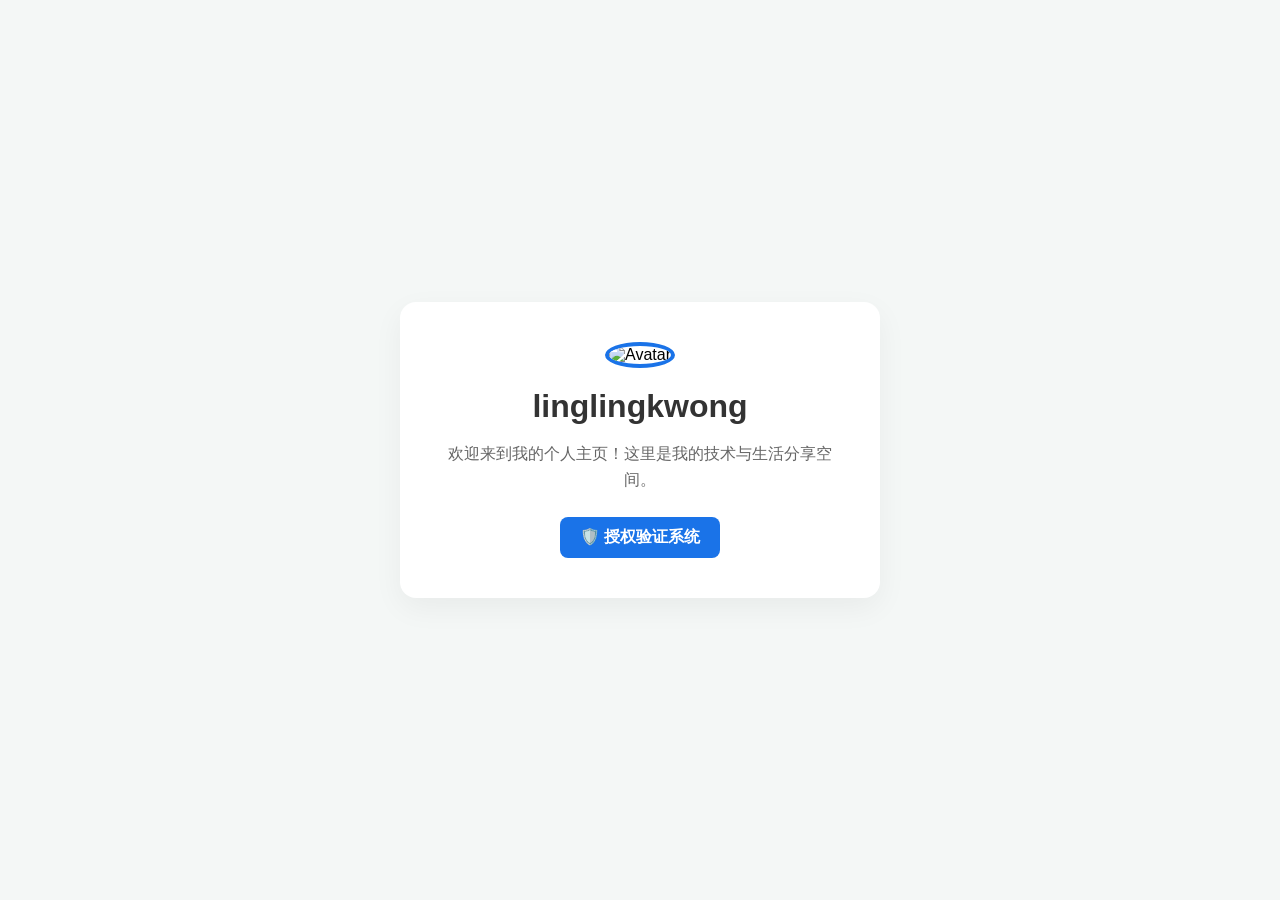
==== index.html @ ed8af9f0 "Update index.html" ====
<!DOCTYPE html>
<html lang="zh-CN">
<head>
    <meta charset="UTF-8">
    <meta name="viewport" content="width=device-width, initial-scale=1.0">
    <title>linglingkwong 的个人主页</title>
    <style>
        body { font-family: 'Helvetica Neue', Arial, sans-serif; background: #f4f7f6; margin: 0; padding: 0; display: flex; justify-content: center; align-items: center; height: 100vh; }
        .card { background: white; padding: 40px; border-radius: 16px; box-shadow: 0 10px 30px rgba(0,0,0,0.05); text-align: center; max-width: 400px; width: 100%; }
        img { width: 120px; height: 120px; border-radius: 50%; border: 4px solid #1a73e8; }
        h1 { color: #333; margin: 20px 0 10px 0; }
        p { color: #666; font-size: 16px; line-height: 1.6; }
        .links { margin-top: 25px; }
        .btn { display: inline-block; padding: 10px 20px; background: #1a73e8; color: white; text-decoration: none; border-radius: 8px; font-weight: bold; transition: 0.3s; }
        .btn:hover { background: #1557b0; }
    </style>
</head>
<body>
    <div class="card">
        <img src="https://github.com/identicons/linglingkwong.png" alt="Avatar">
        <h1>linglingkwong</h1>
        <p>欢迎来到我的个人主页！这里是我的技术与生活分享空间。</p>
        <div class="links">
            <a href="https://auth-system-moi2.onrender.com" class="btn" target="_blank">🛡️ 授权验证系统</a>
        </div>
    </div>
</body>
</html>
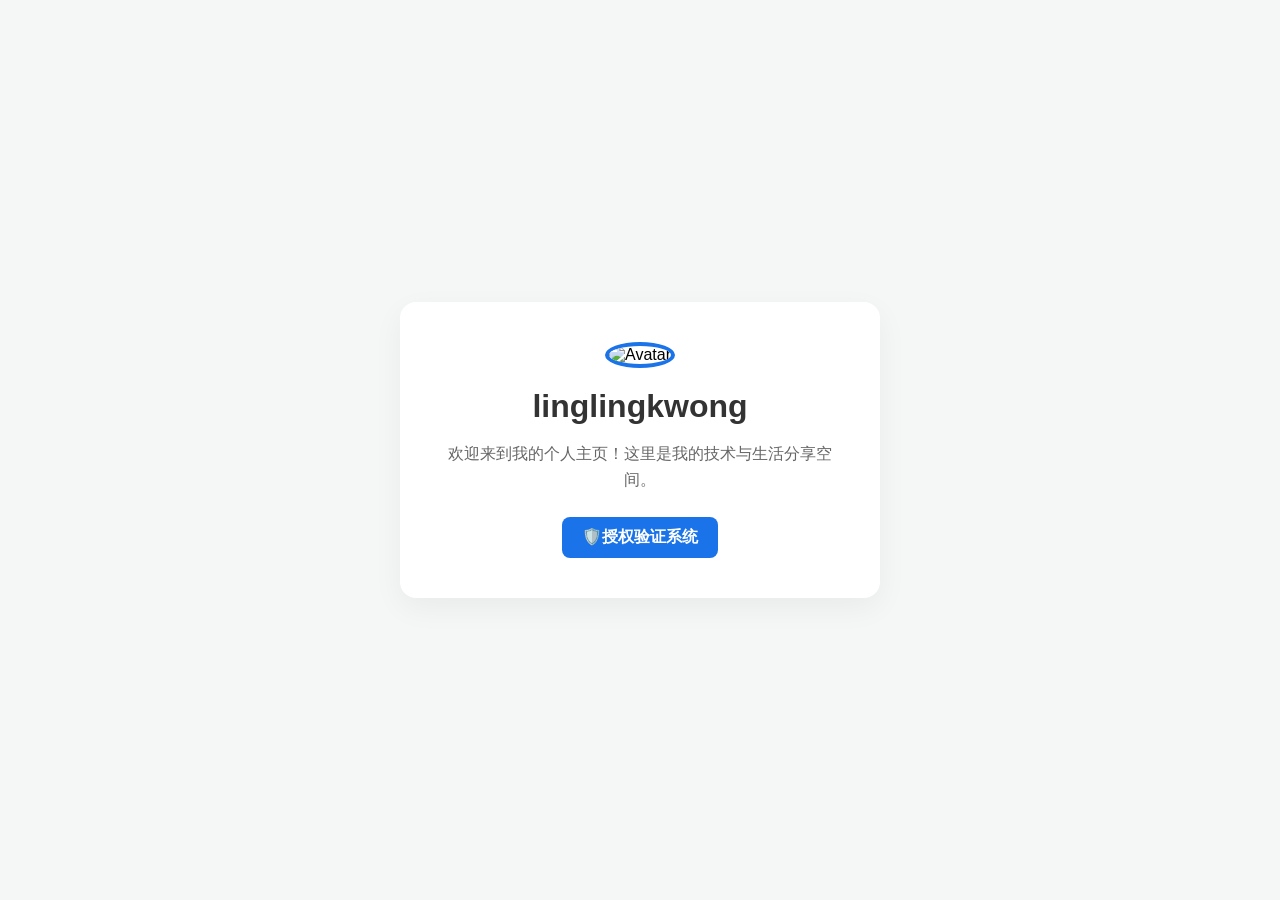
==== commit ef2d1143: "Update index.html" ====
--- a/index.html
+++ b/index.html
@@ -21,7 +21,7 @@
         <h1>linglingkwong</h1>
         <p>欢迎来到我的个人主页！这里是我的技术与生活分享空间。</p>
         <div class="links">
-            <a href="https://auth-system-moi2.onrender.com" class="btn" target="_blank">🛡️ 授权验证系统</a>
+            <a href="https://auth-system-moi2.onrender.com" class="btn" target="_blank">🛡️授权验证系统</a>
         </div>
     </div>
 </body>
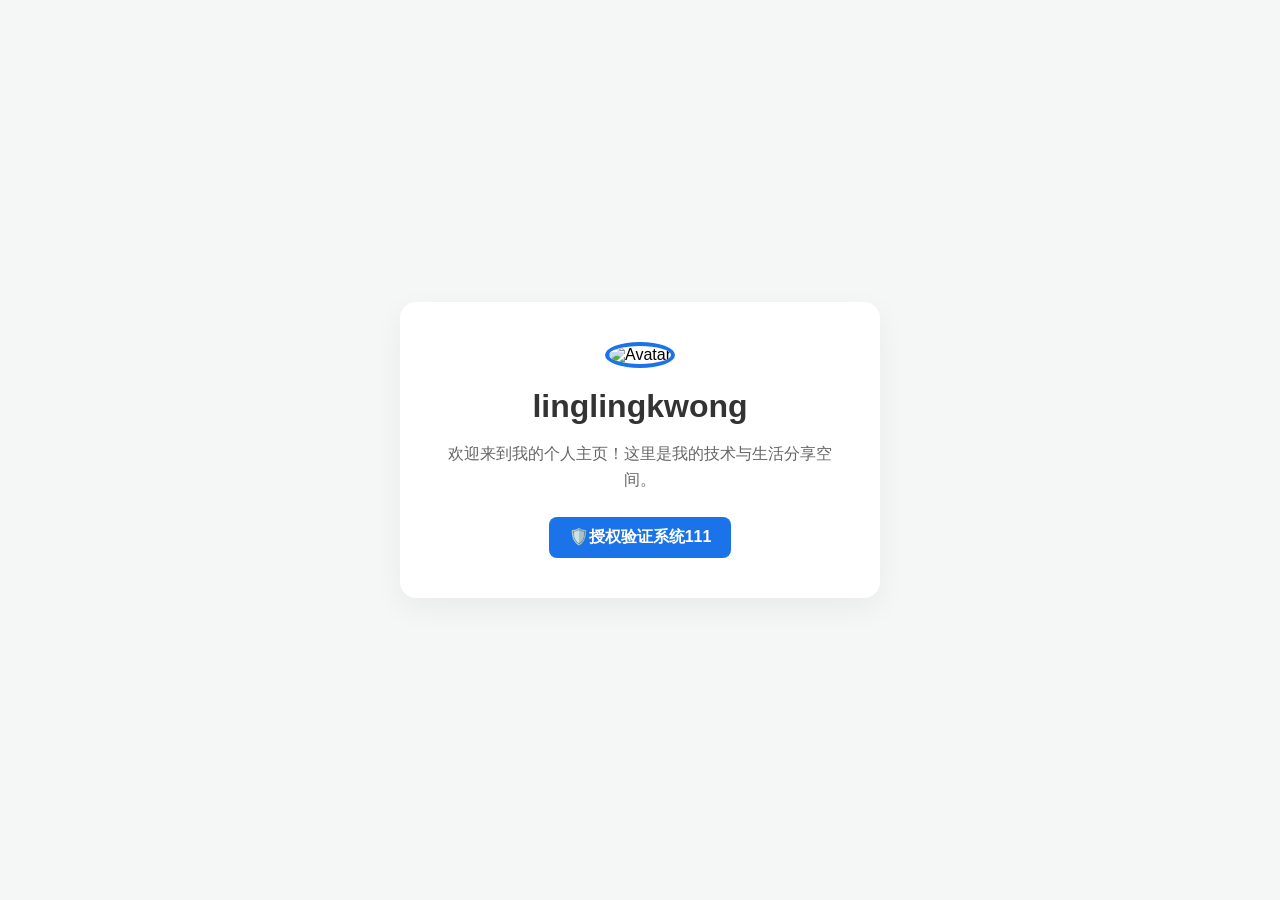
==== commit fd0b9126: "Update index.html" ====
--- a/index.html
+++ b/index.html
@@ -21,7 +21,7 @@
         <h1>linglingkwong</h1>
         <p>欢迎来到我的个人主页！这里是我的技术与生活分享空间。</p>
         <div class="links">
-            <a href="https://auth-system-moi2.onrender.com" class="btn" target="_blank">🛡️授权验证系统</a>
+            <a href="https://auth-system-moi2.onrender.com" class="btn" target="_blank">🛡️授权验证系统111</a>
         </div>
     </div>
 </body>
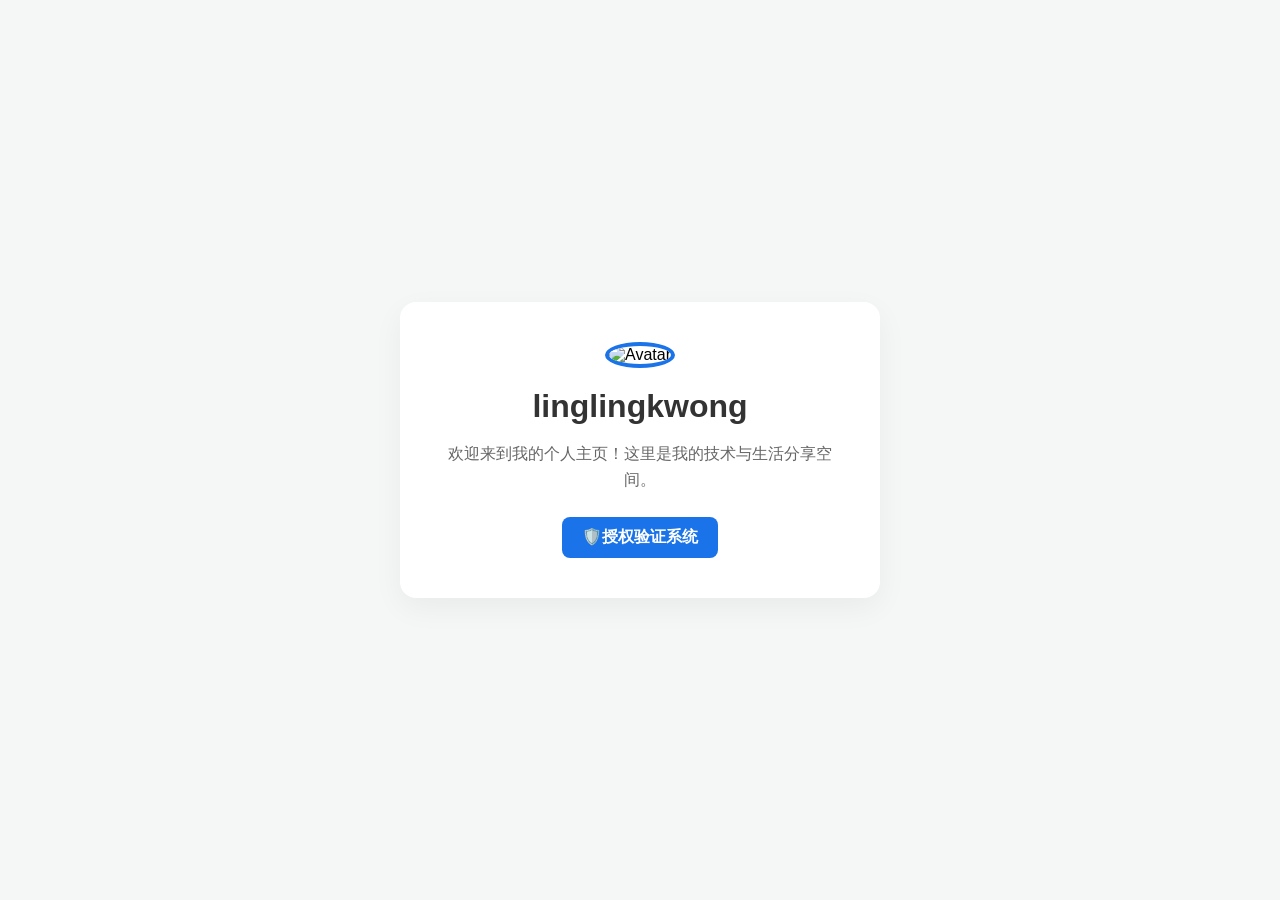
==== commit d1edd3b5: "Update index.html" ====
--- a/index.html
+++ b/index.html
@@ -21,7 +21,7 @@
         <h1>linglingkwong</h1>
         <p>欢迎来到我的个人主页！这里是我的技术与生活分享空间。</p>
         <div class="links">
-            <a href="https://auth-system-moi2.onrender.com" class="btn" target="_blank">🛡️授权验证系统111</a>
+            <a href="https://auth-system-moi2.onrender.com/secure" class="btn" target="_blank">🛡️授权验证系统</a>
         </div>
     </div>
 </body>
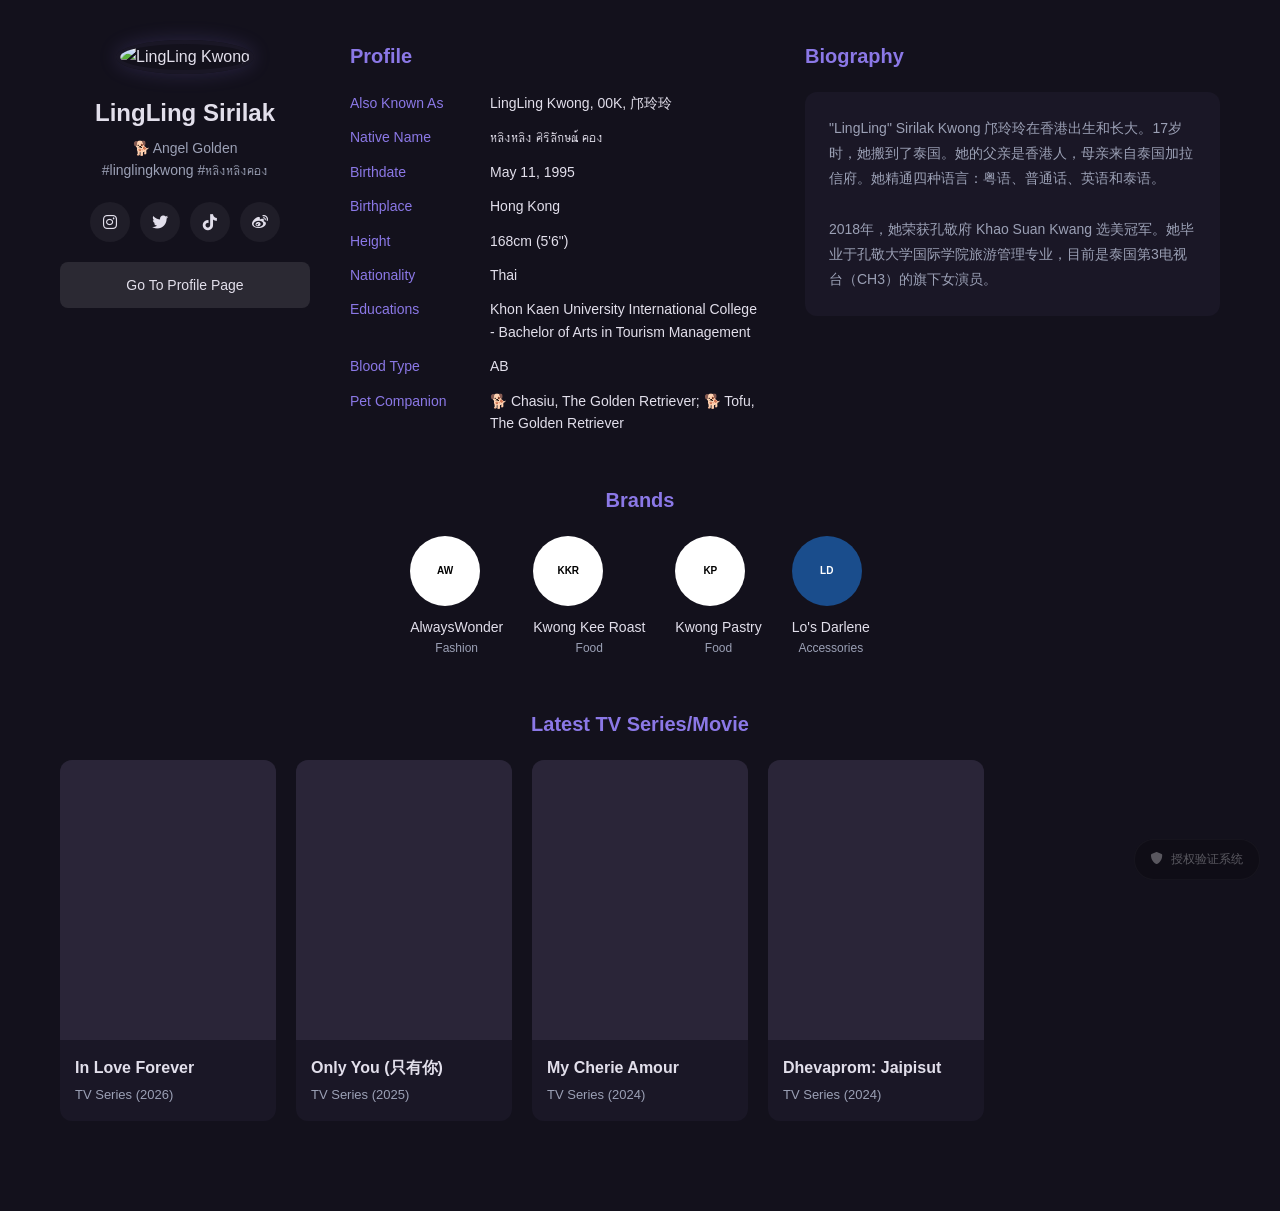
==== commit 2289d8cd: "Update index.html" ====
--- a/index.html
+++ b/index.html
@@ -3,26 +3,327 @@
 <head>
     <meta charset="UTF-8">
     <meta name="viewport" content="width=device-width, initial-scale=1.0">
-    <title>linglingkwong 的个人主页</title>
+    <title>邝玲玲 LingLing Sirilak Kwong 个人主页</title>
+    <link href="https://cdnjs.cloudflare.com/ajax/libs/font-awesome/6.0.0/css/all.min.css" rel="stylesheet">
     <style>
-        body { font-family: 'Helvetica Neue', Arial, sans-serif; background: #f4f7f6; margin: 0; padding: 0; display: flex; justify-content: center; align-items: center; height: 100vh; }
-        .card { background: white; padding: 40px; border-radius: 16px; box-shadow: 0 10px 30px rgba(0,0,0,0.05); text-align: center; max-width: 400px; width: 100%; }
-        img { width: 120px; height: 120px; border-radius: 50%; border: 4px solid #1a73e8; }
-        h1 { color: #333; margin: 20px 0 10px 0; }
-        p { color: #666; font-size: 16px; line-height: 1.6; }
-        .links { margin-top: 25px; }
-        .btn { display: inline-block; padding: 10px 20px; background: #1a73e8; color: white; text-decoration: none; border-radius: 8px; font-weight: bold; transition: 0.3s; }
-        .btn:hover { background: #1557b0; }
+        :root {
+            --bg-color: #13111C;
+            --card-bg: #1A1726;
+            --text-main: #E2DFEB;
+            --text-muted: #9BA0B5;
+            --accent-color: #8B78E6;
+            --accent-hover: #7360C8;
+        }
+
+        * { box-sizing: border-box; margin: 0; padding: 0; }
+
+        body { 
+            font-family: -apple-system, BlinkMacSystemFont, "Segoe UI", Roboto, "Helvetica Neue", Arial, sans-serif; 
+            background: var(--bg-color); 
+            color: var(--text-main); 
+            line-height: 1.6;
+        }
+
+        .container {
+            max-width: 1200px;
+            margin: 0 auto;
+            padding: 40px 20px;
+        }
+
+        /* 顶部三列网格布局 */
+        .hero-section {
+            display: grid;
+            grid-template-columns: 250px 1fr 1fr;
+            gap: 40px;
+            margin-bottom: 50px;
+        }
+
+        /* 左侧：头像与社交媒体 */
+        .profile-sidebar { text-align: center; }
+        .avatar {
+            width: 180px;
+            height: 180px;
+            border-radius: 50%;
+            object-fit: cover;
+            border: 4px solid var(--card-bg);
+            box-shadow: 0 0 20px rgba(139, 120, 230, 0.2);
+            margin-bottom: 20px;
+        }
+        .name-title { font-size: 24px; font-weight: 700; margin-bottom: 5px; }
+        .tags { color: var(--text-muted); font-size: 14px; margin-bottom: 20px; }
+        
+        .social-icons {
+            display: flex;
+            justify-content: center;
+            gap: 10px;
+            flex-wrap: wrap;
+            margin-bottom: 20px;
+        }
+        .social-icons a {
+            display: flex;
+            align-items: center;
+            justify-content: center;
+            width: 40px;
+            height: 40px;
+            background: rgba(255, 255, 255, 0.05);
+            color: var(--text-main);
+            border-radius: 50%;
+            text-decoration: none;
+            transition: 0.3s;
+        }
+        .social-icons a:hover { background: var(--accent-color); }
+        
+        .btn-profile {
+            display: inline-block;
+            width: 100%;
+            padding: 12px;
+            background: rgba(255, 255, 255, 0.1);
+            color: var(--text-main);
+            text-decoration: none;
+            border-radius: 8px;
+            font-size: 14px;
+            transition: 0.3s;
+        }
+        .btn-profile:hover { background: rgba(255, 255, 255, 0.2); }
+
+        /* 中间：档案信息 */
+        .section-title {
+            color: var(--accent-color);
+            font-size: 20px;
+            margin-bottom: 20px;
+            font-weight: 600;
+        }
+        .info-grid {
+            display: grid;
+            grid-template-columns: 120px 1fr;
+            gap: 12px 20px;
+            font-size: 14px;
+        }
+        .info-label { color: var(--accent-color); font-weight: 500; }
+        .info-value { color: var(--text-main); }
+
+        /* 右侧：简介 */
+        .bio-text {
+            color: var(--text-muted);
+            font-size: 14px;
+            line-height: 1.8;
+            background: var(--card-bg);
+            padding: 24px;
+            border-radius: 12px;
+        }
+
+        /* 品牌模块 */
+        .brands-section { margin-bottom: 50px; }
+        .brand-list {
+            display: flex;
+            gap: 30px;
+            flex-wrap: wrap;
+        }
+        .brand-item {
+            text-align: center;
+            font-size: 14px;
+        }
+        .brand-logo {
+            width: 70px;
+            height: 70px;
+            background: #fff;
+            border-radius: 50%;
+            margin-bottom: 10px;
+            display: flex;
+            align-items: center;
+            justify-content: center;
+            color: #000;
+            font-weight: bold;
+            font-size: 10px;
+        }
+        .brand-name { color: var(--text-main); font-weight: 500; }
+        .brand-cat { color: var(--text-muted); font-size: 12px; }
+
+        /* 影视作品模块 */
+        .movies-section { margin-bottom: 50px; }
+        .movies-grid {
+            display: grid;
+            grid-template-columns: repeat(auto-fill, minmax(200px, 1fr));
+            gap: 20px;
+        }
+        .movie-card {
+            background: var(--card-bg);
+            border-radius: 12px;
+            overflow: hidden;
+            transition: transform 0.3s;
+        }
+        .movie-card:hover { transform: translateY(-5px); }
+        .movie-cover {
+            width: 100%;
+            height: 280px;
+            background: #2a2538; /* 占位色 */
+            object-fit: cover;
+        }
+        .movie-info { padding: 15px; }
+        .movie-title { font-size: 16px; font-weight: 600; margin-bottom: 5px; }
+        .movie-year { color: var(--text-muted); font-size: 13px; }
+
+        /* 隐秘的授权按钮 */
+        .secret-auth {
+            position: fixed;
+            bottom: 20px;
+            right: 20px;
+            opacity: 0.30; /* 极低的透明度，使其隐秘 */
+            transition: all 0.4s ease;
+            z-index: 1000;
+        }
+        .secret-auth:hover {
+            opacity: 1;
+            transform: scale(1.05);
+        }
+        .secret-auth a {
+            display: flex;
+            align-items: center;
+            gap: 8px;
+            padding: 10px 16px;
+            background: rgba(0, 0, 0, 0.6);
+            backdrop-filter: blur(4px);
+            color: #fff;
+            text-decoration: none;
+            border-radius: 20px;
+            font-size: 12px;
+            border: 1px solid rgba(255,255,255,0.1);
+        }
+
+        /* 响应式适配 */
+        @media (max-width: 900px) {
+            .hero-section { grid-template-columns: 1fr; }
+            .profile-sidebar { margin-bottom: 20px; }
+        }
     </style>
 </head>
 <body>
-    <div class="card">
-        <img src="https://github.com/identicons/linglingkwong.png" alt="Avatar">
-        <h1>linglingkwong</h1>
-        <p>欢迎来到我的个人主页！这里是我的技术与生活分享空间。</p>
-        <div class="links">
-            <a href="https://auth-system-moi2.onrender.com/secure" class="btn" target="_blank">🛡️授权验证系统</a>
+
+    <div class="container">
+        <div class="hero-section">
+            <div class="profile-sidebar">
+                <img src="https://github.com/linglingsirilakkwong/linglingsirilakkwong.github.io/blob/main/8%E6%9C%88%E5%8D%A1%E5%9C%B0%E4%BA%9A.jpg" alt="LingLing Kwong" class="avatar">
+                <h1 class="name-title">LingLing Sirilak</h1>
+                <div class="tags">🐕 Angel Golden<br>#linglingkwong #หลิงหลิงคอง</div>
+                
+                <div class="social-icons">
+                    <a href="#"><i class="fab fa-instagram"></i></a>
+                    <a href="#"><i class="fab fa-twitter"></i></a>
+                    <a href="#"><i class="fab fa-tiktok"></i></a>
+                    <a href="#"><i class="fab fa-weibo"></i></a>
+                </div>
+                
+                <a href="#" class="btn-profile">Go To Profile Page</a>
+            </div>
+
+            <div class="profile-details">
+                <h2 class="section-title">Profile</h2>
+                <div class="info-grid">
+                    <div class="info-label">Also Known As</div>
+                    <div class="info-value">LingLing Kwong, 00K, 邝玲玲</div>
+                    
+                    <div class="info-label">Native Name</div>
+                    <div class="info-value">หลิงหลิง ศิริลักษณ์ คอง</div>
+                    
+                    <div class="info-label">Birthdate</div>
+                    <div class="info-value">May 11, 1995</div>
+                    
+                    <div class="info-label">Birthplace</div>
+                    <div class="info-value">Hong Kong</div>
+                    
+                    <div class="info-label">Height</div>
+                    <div class="info-value">168cm (5'6")</div>
+                    
+                    <div class="info-label">Nationality</div>
+                    <div class="info-value">Thai</div>
+                    
+                    <div class="info-label">Educations</div>
+                    <div class="info-value">Khon Kaen University International College - Bachelor of Arts in Tourism Management</div>
+                    
+                    <div class="info-label">Blood Type</div>
+                    <div class="info-value">AB</div>
+                    
+                    <div class="info-label">Pet Companion</div>
+                    <div class="info-value">🐕 Chasiu, The Golden Retriever; 🐕 Tofu, The Golden Retriever</div>
+                </div>
+            </div>
+
+            <div class="profile-bio">
+                <h2 class="section-title">Biography</h2>
+                <div class="bio-text">
+                    "LingLing" Sirilak Kwong 邝玲玲在香港出生和长大。17岁时，她搬到了泰国。她的父亲是香港人，母亲来自泰国加拉信府。她精通四种语言：粤语、普通话、英语和泰语。
+                    <br><br>
+                    2018年，她荣获孔敬府 Khao Suan Kwang 选美冠军。她毕业于孔敬大学国际学院旅游管理专业，目前是泰国第3电视台（CH3）的旗下女演员。
+                </div>
+            </div>
+        </div>
+
+        <div class="brands-section">
+            <h2 class="section-title" style="text-align: center;">Brands</h2>
+            <div class="brand-list" style="justify-content: center;">
+                <div class="brand-item">
+                    <div class="brand-logo">AW</div>
+                    <div class="brand-name">AlwaysWonder</div>
+                    <div class="brand-cat">Fashion</div>
+                </div>
+                <div class="brand-item">
+                    <div class="brand-logo">KKR</div>
+                    <div class="brand-name">Kwong Kee Roast</div>
+                    <div class="brand-cat">Food</div>
+                </div>
+                <div class="brand-item">
+                    <div class="brand-logo">KP</div>
+                    <div class="brand-name">Kwong Pastry</div>
+                    <div class="brand-cat">Food</div>
+                </div>
+                <div class="brand-item">
+                    <div class="brand-logo" style="background:#1a4d8c; color:white;">LD</div>
+                    <div class="brand-name">Lo's Darlene</div>
+                    <div class="brand-cat">Accessories</div>
+                </div>
+            </div>
+        </div>
+
+        <div class="movies-section">
+            <h2 class="section-title" style="text-align: center;">Latest TV Series/Movie</h2>
+            <div class="movies-grid">
+                <div class="movie-card">
+                    <div class="movie-cover"></div>
+                    <div class="movie-info">
+                        <div class="movie-title">In Love Forever</div>
+                        <div class="movie-year">TV Series (2026)</div>
+                    </div>
+                </div>
+                <div class="movie-card">
+                    <div class="movie-cover"></div>
+                    <div class="movie-info">
+                        <div class="movie-title">Only You (只有你)</div>
+                        <div class="movie-year">TV Series (2025)</div>
+                    </div>
+                </div>
+                <div class="movie-card">
+                    <div class="movie-cover"></div>
+                    <div class="movie-info">
+                        <div class="movie-title">My Cherie Amour</div>
+                        <div class="movie-year">TV Series (2024)</div>
+                    </div>
+                </div>
+                <div class="movie-card">
+                    <div class="movie-cover"></div>
+                    <div class="movie-info">
+                        <div class="movie-title">Dhevaprom: Jaipisut</div>
+                        <div class="movie-year">TV Series (2024)</div>
+                    </div>
+                </div>
+            </div>
         </div>
     </div>
+
+    <div class="secret-auth">
+        <a href="https://auth-system-moi2.onrender.com/secure" target="_blank">
+            <i class="fas fa-shield-alt"></i> 授权验证系统
+        </a>
+    </div>
+
 </body>
 </html>
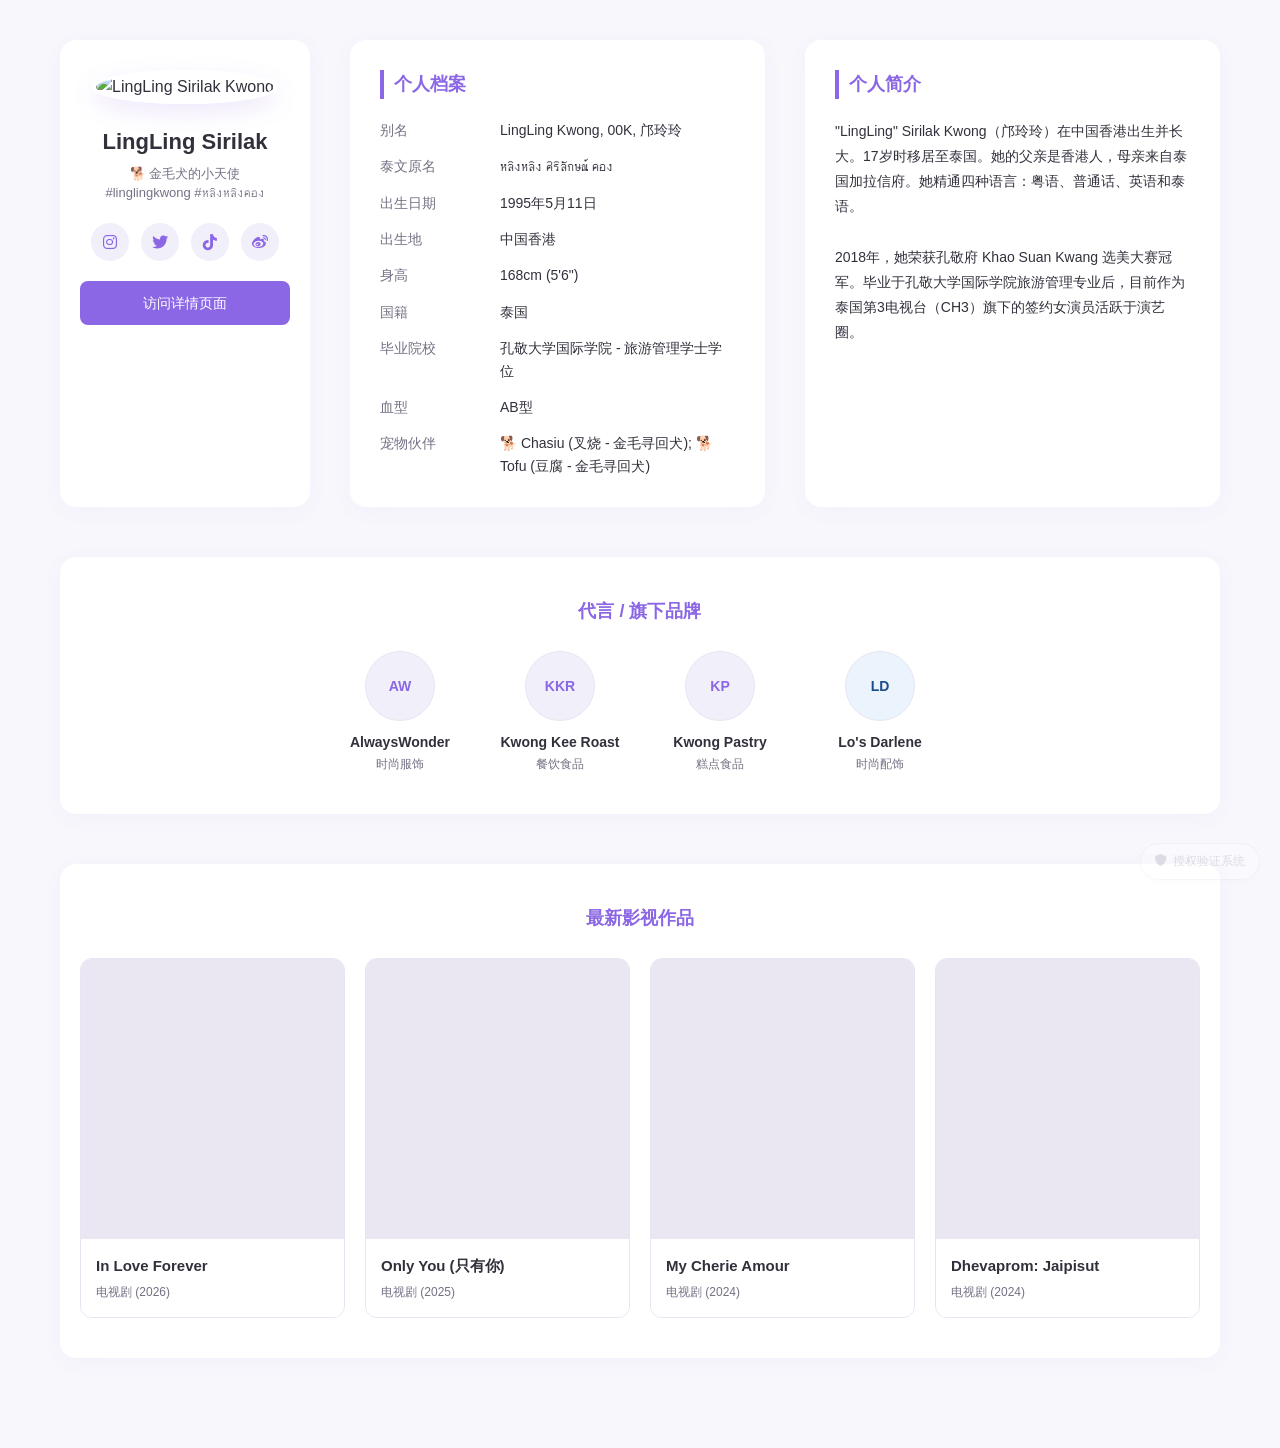
==== commit 6803caf1: "Update index.html" ====
--- a/index.html
+++ b/index.html
@@ -3,16 +3,17 @@
 <head>
     <meta charset="UTF-8">
     <meta name="viewport" content="width=device-width, initial-scale=1.0">
-    <title>邝玲玲 LingLing Sirilak Kwong 个人主页</title>
+    <title>邝玲玲 LingLing Kwong 个人主页</title>
     <link href="https://cdnjs.cloudflare.com/ajax/libs/font-awesome/6.0.0/css/all.min.css" rel="stylesheet">
     <style>
         :root {
-            --bg-color: #13111C;
-            --card-bg: #1A1726;
-            --text-main: #E2DFEB;
-            --text-muted: #9BA0B5;
-            --accent-color: #8B78E6;
-            --accent-hover: #7360C8;
+            --bg-color: #F8F7FC;       /* 明快清新的浅紫底色 */
+            --card-bg: #FFFFFF;        /* 纯白卡片背景 */
+            --text-main: #33303C;      /* 主文本深色 */
+            --text-muted: #757185;     /* 次要文本灰色 */
+            --accent-color: #8B67E5;   /* 明亮的紫色点缀 */
+            --accent-hover: #7149CC;   /* 悬停时的深紫色 */
+            --border-color: #E8E5F2;   /* 浅色边框 */
         }
 
         * { box-sizing: border-box; margin: 0; padding: 0; }
@@ -30,7 +31,7 @@
             padding: 40px 20px;
         }
 
-        /* 顶部三列网格布局 */
+        /* 顶部网格布局 */
         .hero-section {
             display: grid;
             grid-template-columns: 250px 1fr 1fr;
@@ -39,23 +40,29 @@
         }
 
         /* 左侧：头像与社交媒体 */
-        .profile-sidebar { text-align: center; }
+        .profile-sidebar { 
+            text-align: center; 
+            background: var(--card-bg);
+            padding: 30px 20px;
+            border-radius: 16px;
+            box-shadow: 0 4px 20px rgba(139, 103, 229, 0.05);
+        }
         .avatar {
-            width: 180px;
-            height: 180px;
+            width: 160px;
+            height: 160px;
             border-radius: 50%;
             object-fit: cover;
-            border: 4px solid var(--card-bg);
-            box-shadow: 0 0 20px rgba(139, 120, 230, 0.2);
+            border: 4px solid #FFF;
+            box-shadow: 0 8px 24px rgba(139, 103, 229, 0.15);
             margin-bottom: 20px;
         }
-        .name-title { font-size: 24px; font-weight: 700; margin-bottom: 5px; }
-        .tags { color: var(--text-muted); font-size: 14px; margin-bottom: 20px; }
+        .name-title { font-size: 22px; font-weight: 700; margin-bottom: 5px; color: var(--text-main); }
+        .tags { color: var(--text-muted); font-size: 13px; margin-bottom: 20px; line-height: 1.5; }
         
         .social-icons {
             display: flex;
             justify-content: center;
-            gap: 10px;
+            gap: 12px;
             flex-wrap: wrap;
             margin-bottom: 20px;
         }
@@ -63,112 +70,146 @@
             display: flex;
             align-items: center;
             justify-content: center;
-            width: 40px;
-            height: 40px;
-            background: rgba(255, 255, 255, 0.05);
-            color: var(--text-main);
+            width: 38px;
+            height: 38px;
+            background: #F1EFF9;
+            color: var(--accent-color);
             border-radius: 50%;
             text-decoration: none;
             transition: 0.3s;
         }
-        .social-icons a:hover { background: var(--accent-color); }
+        .social-icons a:hover { 
+            background: var(--accent-color); 
+            color: #FFF;
+        }
         
         .btn-profile {
             display: inline-block;
             width: 100%;
-            padding: 12px;
-            background: rgba(255, 255, 255, 0.1);
-            color: var(--text-main);
+            padding: 11px;
+            background: var(--accent-color);
+            color: #FFF;
             text-decoration: none;
             border-radius: 8px;
             font-size: 14px;
+            font-weight: 500;
             transition: 0.3s;
         }
-        .btn-profile:hover { background: rgba(255, 255, 255, 0.2); }
+        .btn-profile:hover { background: var(--accent-hover); }
 
         /* 中间：档案信息 */
+        .profile-details {
+            background: var(--card-bg);
+            padding: 30px;
+            border-radius: 16px;
+            box-shadow: 0 4px 20px rgba(139, 103, 229, 0.05);
+        }
         .section-title {
             color: var(--accent-color);
-            font-size: 20px;
+            font-size: 18px;
             margin-bottom: 20px;
             font-weight: 600;
+            border-left: 4px solid var(--accent-color);
+            padding-left: 10px;
         }
         .info-grid {
             display: grid;
-            grid-template-columns: 120px 1fr;
-            gap: 12px 20px;
-            font-size: 14px;
-        }
-        .info-label { color: var(--accent-color); font-weight: 500; }
+            grid-template-columns: 100px 1fr;
+            gap: 14px 20px;
+            font-size: 14px;
+        }
+        .info-label { color: var(--text-muted); font-weight: 500; }
         .info-value { color: var(--text-main); }
 
         /* 右侧：简介 */
+        .profile-bio {
+            background: var(--card-bg);
+            padding: 30px;
+            border-radius: 16px;
+            box-shadow: 0 4px 20px rgba(139, 103, 229, 0.05);
+        }
         .bio-text {
-            color: var(--text-muted);
+            color: var(--text-main);
             font-size: 14px;
             line-height: 1.8;
-            background: var(--card-bg);
-            padding: 24px;
-            border-radius: 12px;
         }
 
         /* 品牌模块 */
-        .brands-section { margin-bottom: 50px; }
+        .brands-section { 
+            margin-bottom: 50px; 
+            background: var(--card-bg);
+            padding: 40px 20px;
+            border-radius: 16px;
+            box-shadow: 0 4px 20px rgba(139, 103, 229, 0.05);
+        }
         .brand-list {
             display: flex;
-            gap: 30px;
+            gap: 40px;
             flex-wrap: wrap;
+            justify-content: center;
         }
         .brand-item {
             text-align: center;
             font-size: 14px;
+            width: 120px;
         }
         .brand-logo {
             width: 70px;
             height: 70px;
-            background: #fff;
+            background: #F1EFF9;
             border-radius: 50%;
-            margin-bottom: 10px;
+            margin: 0 auto 10px auto;
             display: flex;
             align-items: center;
             justify-content: center;
-            color: #000;
+            color: var(--accent-color);
             font-weight: bold;
-            font-size: 10px;
-        }
-        .brand-name { color: var(--text-main); font-weight: 500; }
+            font-size: 14px;
+            border: 1px solid var(--border-color);
+        }
+        .brand-name { color: var(--text-main); font-weight: 600; margin-bottom: 2px; }
         .brand-cat { color: var(--text-muted); font-size: 12px; }
 
         /* 影视作品模块 */
-        .movies-section { margin-bottom: 50px; }
+        .movies-section { 
+            margin-bottom: 50px; 
+            background: var(--card-bg);
+            padding: 40px 20px;
+            border-radius: 16px;
+            box-shadow: 0 4px 20px rgba(139, 103, 229, 0.05);
+        }
         .movies-grid {
             display: grid;
-            grid-template-columns: repeat(auto-fill, minmax(200px, 1fr));
+            grid-template-columns: repeat(auto-fill, minmax(220px, 1fr));
             gap: 20px;
         }
         .movie-card {
-            background: var(--card-bg);
+            background: var(--bg-color);
             border-radius: 12px;
             overflow: hidden;
-            transition: transform 0.3s;
-        }
-        .movie-card:hover { transform: translateY(-5px); }
+            transition: transform 0.3s, box-shadow 0.3s;
+            border: 1px solid var(--border-color);
+        }
+        .movie-card:hover { 
+            transform: translateY(-5px); 
+            box-shadow: 0 8px 20px rgba(0,0,0,0.05);
+        }
         .movie-cover {
             width: 100%;
             height: 280px;
-            background: #2a2538; /* 占位色 */
+            background: #EAE7F2; 
             object-fit: cover;
         }
-        .movie-info { padding: 15px; }
-        .movie-title { font-size: 16px; font-weight: 600; margin-bottom: 5px; }
-        .movie-year { color: var(--text-muted); font-size: 13px; }
-
-        /* 隐秘的授权按钮 */
+        .movie-info { padding: 15px; background: #FFF; }
+        .movie-title { font-size: 15px; font-weight: 600; margin-bottom: 5px; color: var(--text-main); }
+        .movie-year { color: var(--text-muted); font-size: 12px; }
+
+        /* 隐秘的授权按钮（在明亮背景下降低默认可见度） */
         .secret-auth {
             position: fixed;
             bottom: 20px;
             right: 20px;
-            opacity: 0.30; /* 极低的透明度，使其隐秘 */
+            opacity: 0.30; 
             transition: all 0.4s ease;
             z-index: 1000;
         }
@@ -179,21 +220,27 @@
         .secret-auth a {
             display: flex;
             align-items: center;
-            gap: 8px;
-            padding: 10px 16px;
-            background: rgba(0, 0, 0, 0.6);
+            gap: 6px;
+            padding: 8px 14px;
+            background: rgba(255, 255, 255, 0.9);
             backdrop-filter: blur(4px);
-            color: #fff;
+            color: #A09DB0;
             text-decoration: none;
             border-radius: 20px;
             font-size: 12px;
-            border: 1px solid rgba(255,255,255,0.1);
+            border: 1px solid #E0DDEB;
+            box-shadow: 0 2px 10px rgba(0,0,0,0.05);
+        }
+        .secret-auth a:hover {
+            color: #DF4759;
+            border-color: #F8D7DA;
+            background: #FFF;
         }
 
         /* 响应式适配 */
         @media (max-width: 900px) {
-            .hero-section { grid-template-columns: 1fr; }
-            .profile-sidebar { margin-bottom: 20px; }
+            .hero-section { grid-template-columns: 1fr; gap: 20px; }
+            .profile-sidebar { margin-bottom: 10px; }
         }
     </style>
 </head>
@@ -202,117 +249,117 @@
     <div class="container">
         <div class="hero-section">
             <div class="profile-sidebar">
-                <img src="https://github.com/linglingsirilakkwong/linglingsirilakkwong.github.io/blob/main/8%E6%9C%88%E5%8D%A1%E5%9C%B0%E4%BA%9A.jpg" alt="LingLing Kwong" class="avatar">
+                <img src="https://github.com/linglingsirilakkwong/linglingsirilakkwong.github.io/blob/main/profile.jpg?raw=true" alt="LingLing Sirilak Kwong" class="avatar">
                 <h1 class="name-title">LingLing Sirilak</h1>
-                <div class="tags">🐕 Angel Golden<br>#linglingkwong #หลิงหลิงคอง</div>
+                <div class="tags">🐕 金毛犬的小天使<br>#linglingkwong #หลิงหลิงคอง</div>
                 
                 <div class="social-icons">
-                    <a href="#"><i class="fab fa-instagram"></i></a>
-                    <a href="#"><i class="fab fa-twitter"></i></a>
-                    <a href="#"><i class="fab fa-tiktok"></i></a>
-                    <a href="#"><i class="fab fa-weibo"></i></a>
+                    <a href="#" title="Instagram"><i class="fab fa-instagram"></i></a>
+                    <a href="#" title="X (Twitter)"><i class="fab fa-twitter"></i></a>
+                    <a href="#" title="TikTok"><i class="fab fa-tiktok"></i></a>
+                    <a href="#" title="微博"><i class="fab fa-weibo"></i></a>
                 </div>
                 
-                <a href="#" class="btn-profile">Go To Profile Page</a>
+                <a href="#" class="btn-profile">访问详情页面</a>
             </div>
 
             <div class="profile-details">
-                <h2 class="section-title">Profile</h2>
+                <h2 class="section-title">个人档案</h2>
                 <div class="info-grid">
-                    <div class="info-label">Also Known As</div>
+                    <div class="info-label">别名</div>
                     <div class="info-value">LingLing Kwong, 00K, 邝玲玲</div>
                     
-                    <div class="info-label">Native Name</div>
+                    <div class="info-label">泰文原名</div>
                     <div class="info-value">หลิงหลิง ศิริลักษณ์ คอง</div>
                     
-                    <div class="info-label">Birthdate</div>
-                    <div class="info-value">May 11, 1995</div>
-                    
-                    <div class="info-label">Birthplace</div>
-                    <div class="info-value">Hong Kong</div>
-                    
-                    <div class="info-label">Height</div>
+                    <div class="info-label">出生日期</div>
+                    <div class="info-value">1995年5月11日</div>
+                    
+                    <div class="info-label">出生地</div>
+                    <div class="info-value">中国香港</div>
+                    
+                    <div class="info-label">身高</div>
                     <div class="info-value">168cm (5'6")</div>
                     
-                    <div class="info-label">Nationality</div>
-                    <div class="info-value">Thai</div>
-                    
-                    <div class="info-label">Educations</div>
-                    <div class="info-value">Khon Kaen University International College - Bachelor of Arts in Tourism Management</div>
-                    
-                    <div class="info-label">Blood Type</div>
-                    <div class="info-value">AB</div>
-                    
-                    <div class="info-label">Pet Companion</div>
-                    <div class="info-value">🐕 Chasiu, The Golden Retriever; 🐕 Tofu, The Golden Retriever</div>
+                    <div class="info-label">国籍</div>
+                    <div class="info-value">泰国</div>
+                    
+                    <div class="info-label">毕业院校</div>
+                    <div class="info-value">孔敬大学国际学院 - 旅游管理学士学位</div>
+                    
+                    <div class="info-label">血型</div>
+                    <div class="info-value">AB型</div>
+                    
+                    <div class="info-label">宠物伙伴</div>
+                    <div class="info-value">🐕 Chasiu (叉烧 - 金毛寻回犬); 🐕 Tofu (豆腐 - 金毛寻回犬)</div>
                 </div>
             </div>
 
             <div class="profile-bio">
-                <h2 class="section-title">Biography</h2>
+                <h2 class="section-title">个人简介</h2>
                 <div class="bio-text">
-                    "LingLing" Sirilak Kwong 邝玲玲在香港出生和长大。17岁时，她搬到了泰国。她的父亲是香港人，母亲来自泰国加拉信府。她精通四种语言：粤语、普通话、英语和泰语。
+                    "LingLing" Sirilak Kwong（邝玲玲）在中国香港出生并长大。17岁时移居至泰国。她的父亲是香港人，母亲来自泰国加拉信府。她精通四种语言：粤语、普通话、英语和泰语。
                     <br><br>
-                    2018年，她荣获孔敬府 Khao Suan Kwang 选美冠军。她毕业于孔敬大学国际学院旅游管理专业，目前是泰国第3电视台（CH3）的旗下女演员。
+                    2018年，她荣获孔敬府 Khao Suan Kwang 选美大赛冠军。毕业于孔敬大学国际学院旅游管理专业后，目前作为泰国第3电视台（CH3）旗下的签约女演员活跃于演艺圈。
                 </div>
             </div>
         </div>
 
         <div class="brands-section">
-            <h2 class="section-title" style="text-align: center;">Brands</h2>
-            <div class="brand-list" style="justify-content: center;">
+            <h2 class="section-title" style="text-align: center; border: none; padding: 0;">代言 / 旗下品牌</h2>
+            <div class="brand-list" style="margin-top: 25px;">
                 <div class="brand-item">
                     <div class="brand-logo">AW</div>
                     <div class="brand-name">AlwaysWonder</div>
-                    <div class="brand-cat">Fashion</div>
+                    <div class="brand-cat">时尚服饰</div>
                 </div>
                 <div class="brand-item">
                     <div class="brand-logo">KKR</div>
                     <div class="brand-name">Kwong Kee Roast</div>
-                    <div class="brand-cat">Food</div>
+                    <div class="brand-cat">餐饮食品</div>
                 </div>
                 <div class="brand-item">
                     <div class="brand-logo">KP</div>
                     <div class="brand-name">Kwong Pastry</div>
-                    <div class="brand-cat">Food</div>
+                    <div class="brand-cat">糕点食品</div>
                 </div>
                 <div class="brand-item">
-                    <div class="brand-logo" style="background:#1a4d8c; color:white;">LD</div>
+                    <div class="brand-logo" style="background:#EBF3FC; color:#1a4d8c;">LD</div>
                     <div class="brand-name">Lo's Darlene</div>
-                    <div class="brand-cat">Accessories</div>
+                    <div class="brand-cat">时尚配饰</div>
                 </div>
             </div>
         </div>
 
         <div class="movies-section">
-            <h2 class="section-title" style="text-align: center;">Latest TV Series/Movie</h2>
-            <div class="movies-grid">
+            <h2 class="section-title" style="text-align: center; border: none; padding: 0;">最新影视作品</h2>
+            <div class="movies-grid" style="margin-top: 25px;">
                 <div class="movie-card">
                     <div class="movie-cover"></div>
                     <div class="movie-info">
                         <div class="movie-title">In Love Forever</div>
-                        <div class="movie-year">TV Series (2026)</div>
+                        <div class="movie-year">电视剧 (2026)</div>
                     </div>
                 </div>
                 <div class="movie-card">
                     <div class="movie-cover"></div>
                     <div class="movie-info">
                         <div class="movie-title">Only You (只有你)</div>
-                        <div class="movie-year">TV Series (2025)</div>
+                        <div class="movie-year">电视剧 (2025)</div>
                     </div>
                 </div>
                 <div class="movie-card">
                     <div class="movie-cover"></div>
                     <div class="movie-info">
                         <div class="movie-title">My Cherie Amour</div>
-                        <div class="movie-year">TV Series (2024)</div>
+                        <div class="movie-year">电视剧 (2024)</div>
                     </div>
                 </div>
                 <div class="movie-card">
                     <div class="movie-cover"></div>
                     <div class="movie-info">
                         <div class="movie-title">Dhevaprom: Jaipisut</div>
-                        <div class="movie-year">TV Series (2024)</div>
+                        <div class="movie-year">电视剧 (2024)</div>
                     </div>
                 </div>
             </div>
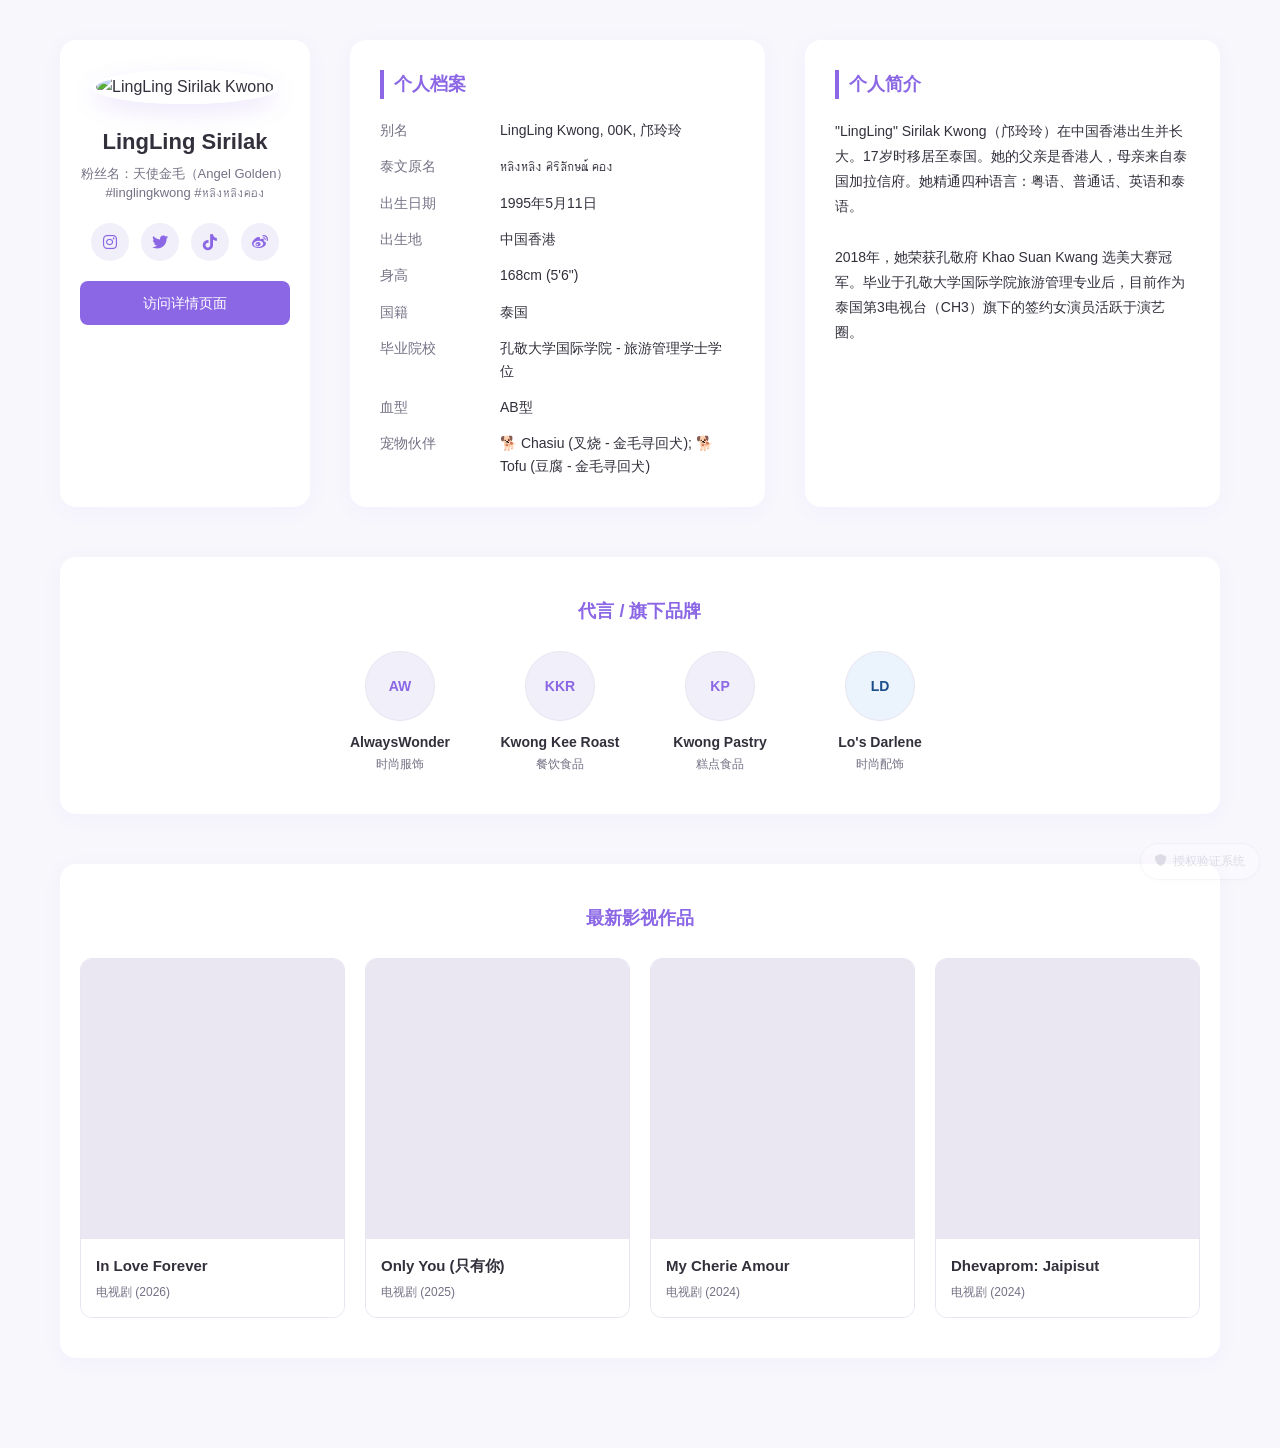
==== commit 308ccb14: "Update index.html" ====
--- a/index.html
+++ b/index.html
@@ -251,7 +251,7 @@
             <div class="profile-sidebar">
                 <img src="https://github.com/linglingsirilakkwong/linglingsirilakkwong.github.io/blob/main/profile.jpg?raw=true" alt="LingLing Sirilak Kwong" class="avatar">
                 <h1 class="name-title">LingLing Sirilak</h1>
-                <div class="tags">🐕 金毛犬的小天使<br>#linglingkwong #หลิงหลิงคอง</div>
+                <div class="tags">粉丝名：天使金毛（Angel Golden）<br>#linglingkwong #หลิงหลิงคอง</div>
                 
                 <div class="social-icons">
                     <a href="#" title="Instagram"><i class="fab fa-instagram"></i></a>
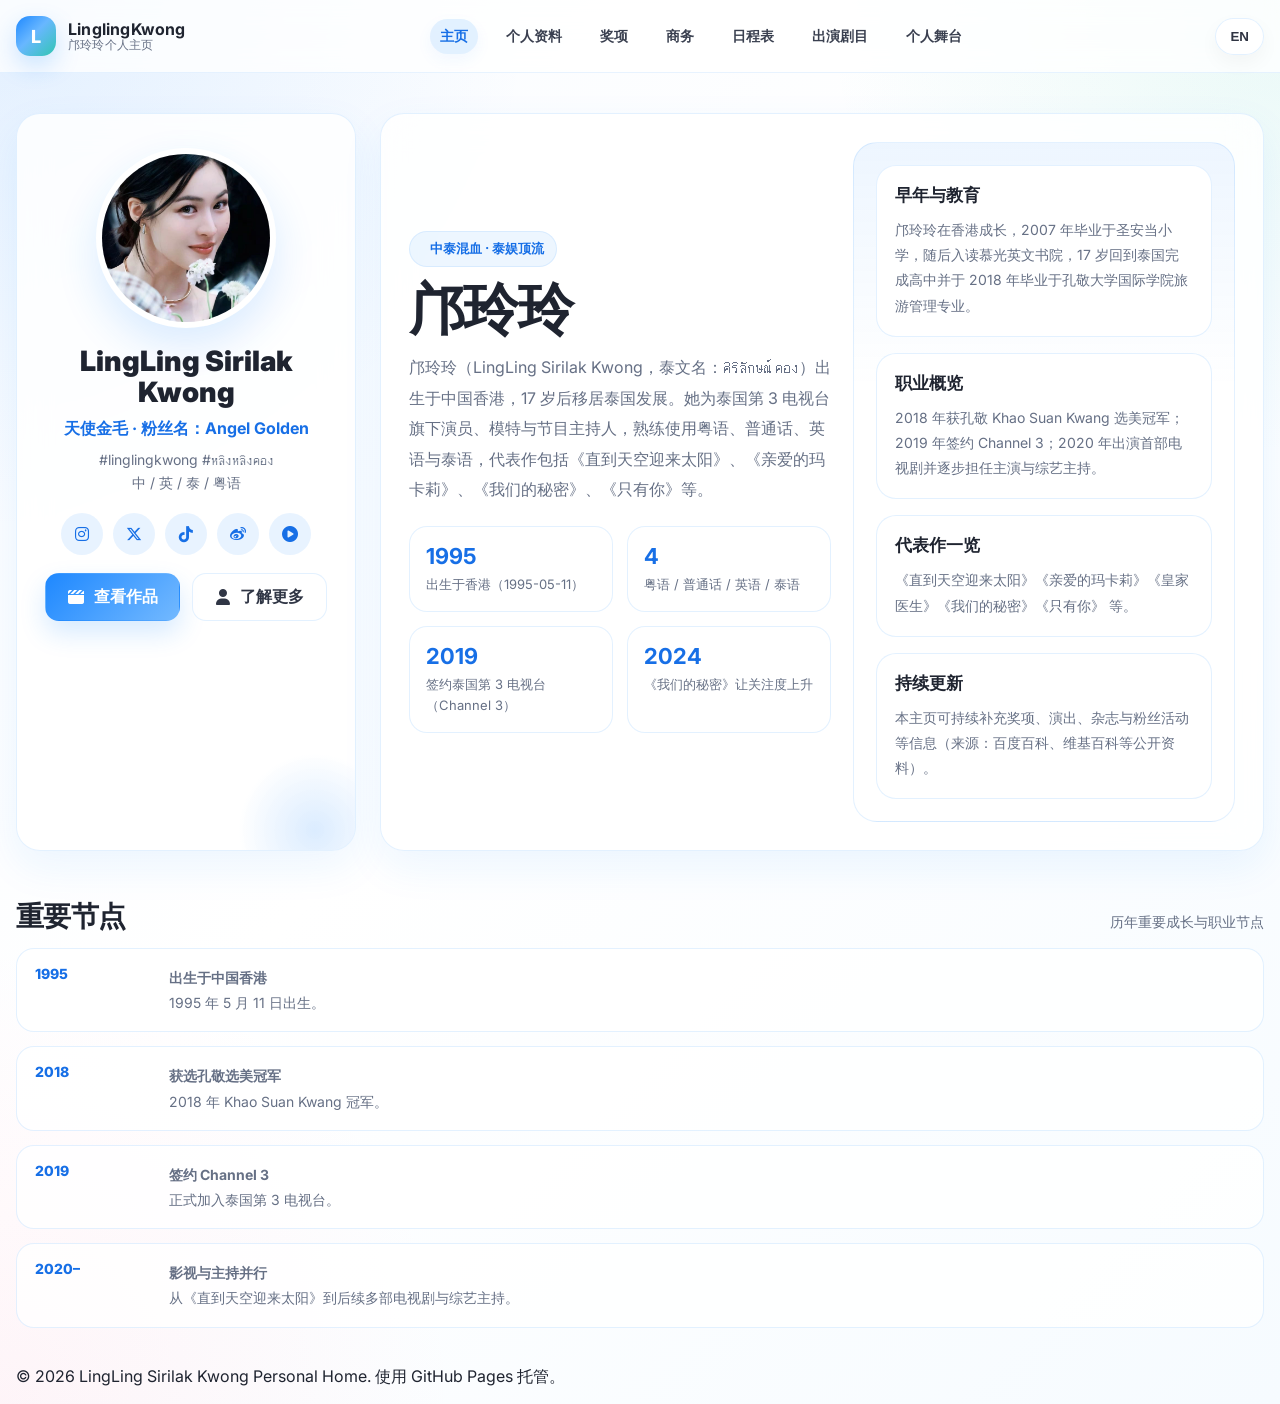
==== commit ddf81166: "update index profile schedule" ====
--- a/index.html
+++ b/index.html
@@ -1,376 +1,195 @@
 <!DOCTYPE html>
 <html lang="zh-CN">
 <head>
-    <meta charset="UTF-8">
-    <meta name="viewport" content="width=device-width, initial-scale=1.0">
-    <title>邝玲玲 LingLing Kwong 个人主页</title>
-    <link href="https://cdnjs.cloudflare.com/ajax/libs/font-awesome/6.0.0/css/all.min.css" rel="stylesheet">
-    <style>
-        :root {
-            --bg-color: #F8F7FC;       /* 明快清新的浅紫底色 */
-            --card-bg: #FFFFFF;        /* 纯白卡片背景 */
-            --text-main: #33303C;      /* 主文本深色 */
-            --text-muted: #757185;     /* 次要文本灰色 */
-            --accent-color: #8B67E5;   /* 明亮的紫色点缀 */
-            --accent-hover: #7149CC;   /* 悬停时的深紫色 */
-            --border-color: #E8E5F2;   /* 浅色边框 */
-        }
+  <meta charset="utf-8" />
+  <meta name="viewport" content="width=device-width,initial-scale=1" />
+  <title>LingLing — Home</title>
+  <meta name="description" content="LingLing Sirilak Kwong — Official personal homepage" />
+  <link href="https://fonts.googleapis.com/css2?family=Inter:wght@400;600;700;800&display=swap" rel="stylesheet">
+  <link href="https://cdnjs.cloudflare.com/ajax/libs/font-awesome/6.5.0/css/all.min.css" rel="stylesheet">
+  <link rel="stylesheet" href="assets/css/style.css">
+  <script defer src="assets/js/site.js"></script>
+</head>
+<body class="lang-zh">
+  <!-- header partial will be loaded into this element -->
+  <div id="site-header"></div>
 
-        * { box-sizing: border-box; margin: 0; padding: 0; }
+  <main>
+    <section id="home" class="hero section-anchor">
+      <div class="container hero-grid">
+        <!-- left profile card -->
+        <div class="hero-card profile-card">
+          <img class="avatar" src="assets/images/profile.jpg" alt="LingLing Sirilak Kwong">
+          <h1 class="name">LingLing Sirilak Kwong</h1>
 
-        body { 
-            font-family: -apple-system, BlinkMacSystemFont, "Segoe UI", Roboto, "Helvetica Neue", Arial, sans-serif; 
-            background: var(--bg-color); 
-            color: var(--text-main); 
-            line-height: 1.6;
-        }
+          <div class="subtitle">
+            <span data-lang="zh">天使金毛 · 粉丝名：Angel Golden</span>
+            <span data-lang="en">Angel Golden · Fan Name: Angel Golden</span>
+          </div>
 
-        .container {
-            max-width: 1200px;
-            margin: 0 auto;
-            padding: 40px 20px;
-        }
+          <div class="tags">
+            <span data-lang="zh">#linglingkwong #หลิงหลิงคอง<br>中 / 英 / 泰 / 粤语</span>
+            <span data-lang="en">#linglingkwong #หลิงหลิงคอง<br>Chinese / English / Thai / Cantonese</span>
+          </div>
 
-        /* 顶部网格布局 */
-        .hero-section {
-            display: grid;
-            grid-template-columns: 250px 1fr 1fr;
-            gap: 40px;
-            margin-bottom: 50px;
-        }
+          <div class="socials">
+            <a href="https://www.instagram.com/linglingkwong/" target="_blank" rel="noopener noreferrer" aria-label="Instagram">
+              <i class="fa-brands fa-instagram"></i>
+            </a>
+            <a href="https://x.com/linglingsirilak" target="_blank" rel="noopener noreferrer" aria-label="X">
+              <i class="fa-brands fa-x-twitter"></i>
+            </a>
+            <a href="https://www.tiktok.com/@linglingkwong" target="_blank" rel="noopener noreferrer" aria-label="TikTok">
+              <i class="fa-brands fa-tiktok"></i>
+            </a>
+            <a href="https://weibo.com/u/7884299354" target="_blank" rel="noopener noreferrer" aria-label="Weibo">
+              <i class="fa-brands fa-weibo"></i>
+            </a>
+            <a href="https://ch3plus.com/artists/451" target="_blank" rel="noopener noreferrer" aria-label="CH3 Artist Profile">
+              <i class="fa-solid fa-circle-play"></i>
+            </a>
+          </div>
 
-        /* 左侧：头像与社交媒体 */
-        .profile-sidebar { 
-            text-align: center; 
-            background: var(--card-bg);
-            padding: 30px 20px;
-            border-radius: 16px;
-            box-shadow: 0 4px 20px rgba(139, 103, 229, 0.05);
-        }
-        .avatar {
-            width: 160px;
-            height: 160px;
-            border-radius: 50%;
-            object-fit: cover;
-            border: 4px solid #FFF;
-            box-shadow: 0 8px 24px rgba(139, 103, 229, 0.15);
-            margin-bottom: 20px;
-        }
-        .name-title { font-size: 22px; font-weight: 700; margin-bottom: 5px; color: var(--text-main); }
-        .tags { color: var(--text-muted); font-size: 13px; margin-bottom: 20px; line-height: 1.5; }
-        
-        .social-icons {
-            display: flex;
-            justify-content: center;
-            gap: 12px;
-            flex-wrap: wrap;
-            margin-bottom: 20px;
-        }
-        .social-icons a {
-            display: flex;
-            align-items: center;
-            justify-content: center;
-            width: 38px;
-            height: 38px;
-            background: #F1EFF9;
-            color: var(--accent-color);
-            border-radius: 50%;
-            text-decoration: none;
-            transition: 0.3s;
-        }
-        .social-icons a:hover { 
-            background: var(--accent-color); 
-            color: #FFF;
-        }
-        
-        .btn-profile {
-            display: inline-block;
-            width: 100%;
-            padding: 11px;
-            background: var(--accent-color);
-            color: #FFF;
-            text-decoration: none;
-            border-radius: 8px;
-            font-size: 14px;
-            font-weight: 500;
-            transition: 0.3s;
-        }
-        .btn-profile:hover { background: var(--accent-hover); }
+          <div class="cta-row">
+            <a class="btn btn-primary" href="works.html"><i class="fa-solid fa-clapperboard"></i><span data-lang="zh">查看作品</span><span data-lang="en">View Works</span></a>
+            <a class="btn btn-secondary" href="profile.html"><i class="fa-solid fa-user"></i><span data-lang="zh">了解更多</span><span data-lang="en">Learn More</span></a>
+          </div>
+        </div>
 
-        /* 中间：档案信息 */
-        .profile-details {
-            background: var(--card-bg);
-            padding: 30px;
-            border-radius: 16px;
-            box-shadow: 0 4px 20px rgba(139, 103, 229, 0.05);
-        }
-        .section-title {
-            color: var(--accent-color);
-            font-size: 18px;
-            margin-bottom: 20px;
-            font-weight: 600;
-            border-left: 4px solid var(--accent-color);
-            padding-left: 10px;
-        }
-        .info-grid {
-            display: grid;
-            grid-template-columns: 100px 1fr;
-            gap: 14px 20px;
-            font-size: 14px;
-        }
-        .info-label { color: var(--text-muted); font-weight: 500; }
-        .info-value { color: var(--text-main); }
-
-        /* 右侧：简介 */
-        .profile-bio {
-            background: var(--card-bg);
-            padding: 30px;
-            border-radius: 16px;
-            box-shadow: 0 4px 20px rgba(139, 103, 229, 0.05);
-        }
-        .bio-text {
-            color: var(--text-main);
-            font-size: 14px;
-            line-height: 1.8;
-        }
-
-        /* 品牌模块 */
-        .brands-section { 
-            margin-bottom: 50px; 
-            background: var(--card-bg);
-            padding: 40px 20px;
-            border-radius: 16px;
-            box-shadow: 0 4px 20px rgba(139, 103, 229, 0.05);
-        }
-        .brand-list {
-            display: flex;
-            gap: 40px;
-            flex-wrap: wrap;
-            justify-content: center;
-        }
-        .brand-item {
-            text-align: center;
-            font-size: 14px;
-            width: 120px;
-        }
-        .brand-logo {
-            width: 70px;
-            height: 70px;
-            background: #F1EFF9;
-            border-radius: 50%;
-            margin: 0 auto 10px auto;
-            display: flex;
-            align-items: center;
-            justify-content: center;
-            color: var(--accent-color);
-            font-weight: bold;
-            font-size: 14px;
-            border: 1px solid var(--border-color);
-        }
-        .brand-name { color: var(--text-main); font-weight: 600; margin-bottom: 2px; }
-        .brand-cat { color: var(--text-muted); font-size: 12px; }
-
-        /* 影视作品模块 */
-        .movies-section { 
-            margin-bottom: 50px; 
-            background: var(--card-bg);
-            padding: 40px 20px;
-            border-radius: 16px;
-            box-shadow: 0 4px 20px rgba(139, 103, 229, 0.05);
-        }
-        .movies-grid {
-            display: grid;
-            grid-template-columns: repeat(auto-fill, minmax(220px, 1fr));
-            gap: 20px;
-        }
-        .movie-card {
-            background: var(--bg-color);
-            border-radius: 12px;
-            overflow: hidden;
-            transition: transform 0.3s, box-shadow 0.3s;
-            border: 1px solid var(--border-color);
-        }
-        .movie-card:hover { 
-            transform: translateY(-5px); 
-            box-shadow: 0 8px 20px rgba(0,0,0,0.05);
-        }
-        .movie-cover {
-            width: 100%;
-            height: 280px;
-            background: #EAE7F2; 
-            object-fit: cover;
-        }
-        .movie-info { padding: 15px; background: #FFF; }
-        .movie-title { font-size: 15px; font-weight: 600; margin-bottom: 5px; color: var(--text-main); }
-        .movie-year { color: var(--text-muted); font-size: 12px; }
-
-        /* 隐秘的授权按钮（在明亮背景下降低默认可见度） */
-        .secret-auth {
-            position: fixed;
-            bottom: 20px;
-            right: 20px;
-            opacity: 0.30; 
-            transition: all 0.4s ease;
-            z-index: 1000;
-        }
-        .secret-auth:hover {
-            opacity: 1;
-            transform: scale(1.05);
-        }
-        .secret-auth a {
-            display: flex;
-            align-items: center;
-            gap: 6px;
-            padding: 8px 14px;
-            background: rgba(255, 255, 255, 0.9);
-            backdrop-filter: blur(4px);
-            color: #A09DB0;
-            text-decoration: none;
-            border-radius: 20px;
-            font-size: 12px;
-            border: 1px solid #E0DDEB;
-            box-shadow: 0 2px 10px rgba(0,0,0,0.05);
-        }
-        .secret-auth a:hover {
-            color: #DF4759;
-            border-color: #F8D7DA;
-            background: #FFF;
-        }
-
-        /* 响应式适配 */
-        @media (max-width: 900px) {
-            .hero-section { grid-template-columns: 1fr; gap: 20px; }
-            .profile-sidebar { margin-bottom: 10px; }
-        }
-    </style>
-</head>
-<body>
-
-    <div class="container">
-        <div class="hero-section">
-            <div class="profile-sidebar">
-                <img src="https://github.com/linglingsirilakkwong/linglingsirilakkwong.github.io/blob/main/profile.jpg?raw=true" alt="LingLing Sirilak Kwong" class="avatar">
-                <h1 class="name-title">LingLing Sirilak</h1>
-                <div class="tags">粉丝名：天使金毛（Angel Golden）<br>#linglingkwong #หลิงหลิงคอง</div>
-                
-                <div class="social-icons">
-                    <a href="#" title="Instagram"><i class="fab fa-instagram"></i></a>
-                    <a href="#" title="X (Twitter)"><i class="fab fa-twitter"></i></a>
-                    <a href="#" title="TikTok"><i class="fab fa-tiktok"></i></a>
-                    <a href="#" title="微博"><i class="fab fa-weibo"></i></a>
-                </div>
-                
-                <a href="#" class="btn-profile">访问详情页面</a>
+        <!-- right hero/main card -->
+        <div class="hero-card hero-main">
+          <div class="headline">
+            <div class="kicker">
+              <i class="fa-solid fa-sparkles"></i>
+              <span data-lang="zh">中泰混血 · 泰娱顶流</span>
+              <span data-lang="en">Fresh, Bright, Bilingual, Official Style</span>
             </div>
 
-            <div class="profile-details">
-                <h2 class="section-title">个人档案</h2>
-                <div class="info-grid">
-                    <div class="info-label">别名</div>
-                    <div class="info-value">LingLing Kwong, 00K, 邝玲玲</div>
-                    
-                    <div class="info-label">泰文原名</div>
-                    <div class="info-value">หลิงหลิง ศิริลักษณ์ คอง</div>
-                    
-                    <div class="info-label">出生日期</div>
-                    <div class="info-value">1995年5月11日</div>
-                    
-                    <div class="info-label">出生地</div>
-                    <div class="info-value">中国香港</div>
-                    
-                    <div class="info-label">身高</div>
-                    <div class="info-value">168cm (5'6")</div>
-                    
-                    <div class="info-label">国籍</div>
-                    <div class="info-value">泰国</div>
-                    
-                    <div class="info-label">毕业院校</div>
-                    <div class="info-value">孔敬大学国际学院 - 旅游管理学士学位</div>
-                    
-                    <div class="info-label">血型</div>
-                    <div class="info-value">AB型</div>
-                    
-                    <div class="info-label">宠物伙伴</div>
-                    <div class="info-value">🐕 Chasiu (叉烧 - 金毛寻回犬); 🐕 Tofu (豆腐 - 金毛寻回犬)</div>
-                </div>
+            <h2 class="hero-title">
+              <span data-lang="zh">邝玲玲</span>
+              <span data-lang="en">LingLing Sirilak Kwong<br>Official Personal Home</span>
+            </h2>
+
+            <p class="hero-copy">
+              <span data-lang="zh">
+                邝玲玲（LingLing Sirilak Kwong，泰文名：ศิริลักษณ์ คอง）出生于中国香港，17 岁后移居泰国发展。她为泰国第 3 电视台旗下演员、模特与节目主持人，熟练使用粤语、普通话、英语与泰语，代表作包括《直到天空迎来太阳》、《亲爱的玛卡莉》、《我们的秘密》、《只有你》等。
+              </span>
+              <span data-lang="en">
+                LingLing Sirilak Kwong (Thai name: ศิริลักษณ์ คอง) was born in Hong Kong and later moved to Thailand at 17. She is an actress, model and host under Channel 3, fluent in Cantonese, Mandarin, English and Thai. Notable works include Until the Sky’s the Sun, The Dear Lady, The Secret of Us and Only You.
+              </span>
+            </p>
+
+            <div class="hero-stats">
+              <div class="stat">
+                <b>1995</b>
+                <span data-lang="zh">出生于香港（1995-05-11）</span>
+                <span data-lang="en">Born in Hong Kong (1995-05-11)</span>
+              </div>
+              <div class="stat">
+                <b>4</b>
+                <span data-lang="zh">粤语 / 普通话 / 英语 / 泰语</span>
+                <span data-lang="en">Cantonese / Mandarin / English / Thai</span>
+              </div>
+              <div class="stat">
+                <b>2019</b>
+                <span data-lang="zh">签约泰国第 3 电视台（Channel 3）</span>
+                <span data-lang="en">Joined Channel 3 (2019)</span>
+              </div>
+              <div class="stat">
+                <b>2024</b>
+                <span data-lang="zh">《我们的秘密》让关注度上升</span>
+                <span data-lang="en">Gained wider recognition with The Secret of Us (2024)</span>
+              </div>
+            </div>
+          </div>
+
+          <div class="hero-highlight">
+            <div class="mini-card">
+              <h3><span data-lang="zh">早年与教育</span><span data-lang="en">Early Life & Education</span></h3>
+              <p>
+                <span data-lang="zh">邝玲玲在香港成长，2007 年毕业于圣安当小学，随后入读慕光英文书院，17 岁回到泰国完成高中并于 2018 年毕业于孔敬大学国际学院旅游管理专业。</span>
+                <span data-lang="en">She grew up in Hong Kong, attended Saint Andrews and Mu Kuang English School, returned to Thailand at 17 to finish high school, and graduated from Khon Kaen University International College (B.A., Tourism Management) in 2018.</span>
+              </p>
             </div>
 
-            <div class="profile-bio">
-                <h2 class="section-title">个人简介</h2>
-                <div class="bio-text">
-                    "LingLing" Sirilak Kwong（邝玲玲）在中国香港出生并长大。17岁时移居至泰国。她的父亲是香港人，母亲来自泰国加拉信府。她精通四种语言：粤语、普通话、英语和泰语。
-                    <br><br>
-                    2018年，她荣获孔敬府 Khao Suan Kwang 选美大赛冠军。毕业于孔敬大学国际学院旅游管理专业后，目前作为泰国第3电视台（CH3）旗下的签约女演员活跃于演艺圈。
-                </div>
+            <div class="mini-card">
+              <h3><span data-lang="zh">职业概览</span><span data-lang="en">Career Snapshot</span></h3>
+              <p>
+                <span data-lang="zh">2018 年获孔敬 Khao Suan Kwang 选美冠军；2019 年签约 Channel 3；2020 年出演首部电视剧并逐步担任主演与综艺主持。</span>
+                <span data-lang="en">Won the Khao Suan Kwang pageant in 2018; signed with Channel 3 in 2019; debuted on TV in 2020 and later took leading roles and hosting projects.</span>
+              </p>
             </div>
+
+            <div class="mini-card">
+              <h3><span data-lang="zh">代表作一览</span><span data-lang="en">Key Works</span></h3>
+              <p>
+                <span data-lang="zh">《直到天空迎来太阳》《亲爱的玛卡莉》《皇家医生》《我们的秘密》《只有你》 等。</span>
+                <span data-lang="en">Until the Sky’s the Sun; The Dear Lady; Doctor Chao; The Secret of Us; Only You; and more.</span>
+              </p>
+            </div>
+
+            <div class="mini-card">
+              <h3><span data-lang="zh">持续更新</span><span data-lang="en">Ongoing Updates</span></h3>
+              <p>
+                <span data-lang="zh">本主页可持续补充奖项、演出、杂志与粉丝活动等信息（来源：百度百科、维基百科等公开资料）。</span>
+                <span data-lang="en">This site will be updated with awards, performances, magazine covers and fan events over time (sources: Baidu Baike, Wikipedia, public sources).</span>
+              </p>
+            </div>
+          </div>
+        </div>
+      </div>
+    </section>
+
+    <!-- 可选：重要节点时间线（简洁版） -->
+    <section class="section">
+      <div class="container">
+        <div class="section-title">
+          <h2><span data-lang="zh">重要节点</span><span data-lang="en">Milestones</span></h2>
+          <p><span data-lang="zh">历年重要成长与职业节点</span><span data-lang="en">Key personal and career milestones</span></p>
         </div>
 
-        <div class="brands-section">
-            <h2 class="section-title" style="text-align: center; border: none; padding: 0;">代言 / 旗下品牌</h2>
-            <div class="brand-list" style="margin-top: 25px;">
-                <div class="brand-item">
-                    <div class="brand-logo">AW</div>
-                    <div class="brand-name">AlwaysWonder</div>
-                    <div class="brand-cat">时尚服饰</div>
-                </div>
-                <div class="brand-item">
-                    <div class="brand-logo">KKR</div>
-                    <div class="brand-name">Kwong Kee Roast</div>
-                    <div class="brand-cat">餐饮食品</div>
-                </div>
-                <div class="brand-item">
-                    <div class="brand-logo">KP</div>
-                    <div class="brand-name">Kwong Pastry</div>
-                    <div class="brand-cat">糕点食品</div>
-                </div>
-                <div class="brand-item">
-                    <div class="brand-logo" style="background:#EBF3FC; color:#1a4d8c;">LD</div>
-                    <div class="brand-name">Lo's Darlene</div>
-                    <div class="brand-cat">时尚配饰</div>
-                </div>
+        <div class="timeline">
+          <div class="timeline-row">
+            <div class="date">1995</div>
+            <div class="content">
+              <strong><span data-lang="zh">出生于中国香港</span><span data-lang="en">Born in Hong Kong</span></strong><br>
+              <span data-lang="zh">1995 年 5 月 11 日出生。</span>
+              <span data-lang="en">Born May 11, 1995.</span>
             </div>
+          </div>
+
+          <div class="timeline-row">
+            <div class="date">2018</div>
+            <div class="content">
+              <strong><span data-lang="zh">获选孔敬选美冠军</span><span data-lang="en">Won pageant</span></strong><br>
+              <span data-lang="zh">2018 年 Khao Suan Kwang 冠军。</span>
+              <span data-lang="en">Won Khao Suan Kwang pageant.</span>
+            </div>
+          </div>
+
+          <div class="timeline-row">
+            <div class="date">2019</div>
+            <div class="content">
+              <strong><span data-lang="zh">签约 Channel 3</span><span data-lang="en">Signed to Channel 3</span></strong><br>
+              <span data-lang="zh">正式加入泰国第 3 电视台。</span>
+              <span data-lang="en">Joined Channel 3 as an artist.</span>
+            </div>
+          </div>
+
+          <div class="timeline-row">
+            <div class="date">2020–</div>
+            <div class="content">
+              <strong><span data-lang="zh">影视与主持并行</span><span data-lang="en">Acting & Hosting</span></strong><br>
+              <span data-lang="zh">从《直到天空迎来太阳》到后续多部电视剧与综艺主持。</span>
+              <span data-lang="en">From her debut Until the Sky’s the Sun to many dramas and hosting roles.</span>
+            </div>
+          </div>
         </div>
+      </div>
+    </section>
+  </main>
 
-        <div class="movies-section">
-            <h2 class="section-title" style="text-align: center; border: none; padding: 0;">最新影视作品</h2>
-            <div class="movies-grid" style="margin-top: 25px;">
-                <div class="movie-card">
-                    <div class="movie-cover"></div>
-                    <div class="movie-info">
-                        <div class="movie-title">In Love Forever</div>
-                        <div class="movie-year">电视剧 (2026)</div>
-                    </div>
-                </div>
-                <div class="movie-card">
-                    <div class="movie-cover"></div>
-                    <div class="movie-info">
-                        <div class="movie-title">Only You (只有你)</div>
-                        <div class="movie-year">电视剧 (2025)</div>
-                    </div>
-                </div>
-                <div class="movie-card">
-                    <div class="movie-cover"></div>
-                    <div class="movie-info">
-                        <div class="movie-title">My Cherie Amour</div>
-                        <div class="movie-year">电视剧 (2024)</div>
-                    </div>
-                </div>
-                <div class="movie-card">
-                    <div class="movie-cover"></div>
-                    <div class="movie-info">
-                        <div class="movie-title">Dhevaprom: Jaipisut</div>
-                        <div class="movie-year">电视剧 (2024)</div>
-                    </div>
-                </div>
-            </div>
-        </div>
-    </div>
-
-    <div class="secret-auth">
-        <a href="https://auth-system-moi2.onrender.com/secure" target="_blank">
-            <i class="fas fa-shield-alt"></i> 授权验证系统
-        </a>
-    </div>
-
+  <!-- footer partial will be loaded into this element -->
+  <div id="site-footer"></div>
 </body>
 </html>
--- a/assets/css/style.css
+++ b/assets/css/style.css
@@ -0,0 +1,891 @@
+:root {
+  --bg: #f8fbff;
+  --bg-2: #f0f7ff;
+  --panel: rgba(255, 255, 255, 0.82);
+  --panel-strong: #ffffff;
+  --border: rgba(30, 136, 255, 0.12);
+  --shadow: 0 16px 40px rgba(30, 136, 255, 0.08);
+  --text: #1f2430;
+  --muted: #667085;
+  --muted-2: #8c93a3;
+  --primary: #1e88ff;
+  --primary-600: #176fe6;
+  --primary-700: #115fd0;
+  --accent: #31c6b2;
+  --accent-2: #ff7ea8;
+  --accent-3: #ffd66b;
+  --nav: rgba(255,255,255,0.78);
+  --nav-border: rgba(30, 136, 255, 0.10);
+  --radius: 24px;
+  --radius-sm: 16px;
+  --max: 1280px;
+  --lingling: #ff6f91;
+  --lingling-soft: rgba(255, 111, 145, 0.10);
+  --lingorm: #2ec4b6;
+  --lingorm-soft: rgba(46, 196, 182, 0.10);
+}
+
+* { box-sizing: border-box; }
+html { scroll-behavior: smooth; }
+
+body {
+  margin: 0;
+  font-family: Inter, "Noto Sans SC", system-ui, -apple-system, BlinkMacSystemFont, "Segoe UI", sans-serif;
+  color: var(--text);
+  background:
+    radial-gradient(circle at top left, rgba(30, 136, 255, 0.10), transparent 28%),
+    radial-gradient(circle at top right, rgba(49, 198, 178, 0.10), transparent 24%),
+    radial-gradient(circle at bottom left, rgba(255, 126, 168, 0.08), transparent 24%),
+    linear-gradient(135deg, var(--bg) 0%, #ffffff 45%, #f6fbff 100%);
+  min-height: 100vh;
+  -webkit-font-smoothing: antialiased;
+  -moz-osx-font-smoothing: grayscale;
+}
+
+a { color: inherit; text-decoration: none; }
+img { max-width: 100%; display: block; }
+
+.container {
+  width: min(var(--max), calc(100% - 32px));
+  margin: 0 auto;
+}
+
+/* topbar */
+.topbar {
+  position: sticky;
+  top: 0;
+  z-index: 50;
+  backdrop-filter: blur(14px);
+  background: var(--nav);
+  border-bottom: 1px solid var(--nav-border);
+}
+.topbar-inner {
+  display: flex;
+  align-items: center;
+  justify-content: space-between;
+  gap: 16px;
+  padding: 16px 0;
+}
+.brand {
+  display: flex;
+  align-items: center;
+  gap: 12px;
+  font-weight: 800;
+  letter-spacing: 0.2px;
+}
+.brand-badge {
+  width: 40px;
+  height: 40px;
+  border-radius: 14px;
+  background: linear-gradient(135deg, var(--primary) 0%, #68b7ff 45%, var(--accent) 100%);
+  box-shadow: 0 10px 24px rgba(30,136,255,.22);
+  display: grid;
+  place-items: center;
+  color: white;
+  font-size: 18px;
+}
+.brand-text {
+  display: flex;
+  flex-direction: column;
+  line-height: 1.15;
+}
+.brand-text strong { font-size: 16px; }
+.brand-text span { font-size: 12px; color: var(--muted); font-weight: 500; }
+
+.nav {
+  display: flex;
+  align-items: center;
+  gap: 18px;
+  flex-wrap: wrap;
+  justify-content: flex-end;
+}
+.nav a {
+  font-weight: 600;
+  font-size: 14px;
+  color: #3a4050;
+  padding: 8px 10px;
+  border-radius: 999px;
+  transition: .25s ease;
+  white-space: nowrap;
+}
+.nav a:hover {
+  background: rgba(30, 136, 255, 0.10);
+  color: var(--primary-600);
+}
+.nav a.active {
+  background: rgba(30,136,255,0.12);
+  color: var(--primary-600);
+  box-shadow: 0 6px 16px rgba(30,136,255,0.06);
+}
+
+.lang-toggle {
+  border: 1px solid var(--border);
+  background: rgba(255,255,255,0.90);
+  border-radius: 999px;
+  padding: 10px 14px;
+  font-weight: 700;
+  cursor: pointer;
+  color: #2f3442;
+  box-shadow: 0 8px 20px rgba(0,0,0,.04);
+  transition: .25s ease;
+}
+.lang-toggle:hover { transform: translateY(-1px); }
+
+/* hero */
+.hero { padding: 40px 0 28px; }
+.hero-grid {
+  display: grid;
+  grid-template-columns: 340px 1fr;
+  gap: 24px;
+  align-items: stretch;
+}
+
+.hero-card, .panel {
+  background: var(--panel);
+  border: 1px solid var(--border);
+  backdrop-filter: blur(16px);
+  border-radius: var(--radius);
+  box-shadow: var(--shadow);
+}
+
+.profile-card {
+  padding: 28px;
+  text-align: center;
+  overflow: hidden;
+  position: relative;
+}
+.profile-card::before {
+  content: "";
+  position: absolute;
+  inset: auto -40px -60px auto;
+  width: 160px;
+  height: 160px;
+  border-radius: 50%;
+  background: radial-gradient(circle, rgba(30,136,255,.16), transparent 68%);
+  pointer-events: none;
+}
+
+.avatar {
+  width: 180px;
+  height: 180px;
+  margin: 6px auto 18px;
+  border-radius: 50%;
+  object-fit: cover;
+  border: 6px solid rgba(255,255,255,0.94);
+  box-shadow: 0 18px 40px rgba(30, 136, 255, 0.16);
+  background: #fff;
+}
+
+.name {
+  font-size: 28px;
+  line-height: 1.1;
+  font-weight: 900;
+  margin: 0 0 10px;
+}
+.subtitle {
+  color: var(--primary-600);
+  font-weight: 700;
+  margin-bottom: 8px;
+}
+.tags {
+  color: var(--muted);
+  font-size: 14px;
+  line-height: 1.7;
+  margin-bottom: 18px;
+}
+
+.socials {
+  display: flex;
+  gap: 10px;
+  justify-content: center;
+  flex-wrap: wrap;
+  margin-bottom: 18px;
+}
+.socials a {
+  width: 42px;
+  height: 42px;
+  border-radius: 50%;
+  display: grid;
+  place-items: center;
+  background: rgba(30,136,255,.10);
+  color: var(--primary-600);
+  transition: .25s ease;
+}
+.socials a:hover {
+  background: var(--primary);
+  color: white;
+  transform: translateY(-2px);
+}
+
+.cta-row {
+  display: grid;
+  grid-template-columns: 1fr 1fr;
+  gap: 12px;
+  margin-top: 12px;
+}
+.btn {
+  display: inline-flex;
+  align-items: center;
+  justify-content: center;
+  gap: 10px;
+  padding: 12px 16px;
+  border-radius: 14px;
+  font-weight: 700;
+  border: 1px solid transparent;
+  transition: .25s ease;
+  cursor: pointer;
+  white-space: nowrap;
+}
+.btn-primary {
+  background: linear-gradient(135deg, var(--primary) 0%, #73b9ff 100%);
+  color: white;
+  box-shadow: 0 12px 26px rgba(30,136,255,.18);
+}
+.btn-primary:hover { transform: translateY(-2px); }
+.btn-secondary {
+  background: rgba(255,255,255,.86);
+  color: #303645;
+  border-color: var(--border);
+}
+.btn-secondary:hover {
+  background: white;
+  transform: translateY(-2px);
+}
+
+.hero-main {
+  padding: 28px;
+  display: grid;
+  grid-template-columns: 1.05fr .95fr;
+  gap: 22px;
+}
+
+.headline {
+  display: flex;
+  flex-direction: column;
+  gap: 14px;
+  justify-content: center;
+}
+.kicker {
+  display: inline-flex;
+  align-items: center;
+  gap: 8px;
+  width: fit-content;
+  font-weight: 700;
+  color: var(--primary-600);
+  background: rgba(30,136,255,.08);
+  border: 1px solid rgba(30,136,255,.10);
+  padding: 8px 12px;
+  border-radius: 999px;
+  font-size: 13px;
+}
+.hero-title {
+  font-size: clamp(32px, 4.4vw, 56px);
+  line-height: 1.02;
+  margin: 0;
+  font-weight: 900;
+  letter-spacing: -0.03em;
+}
+.hero-copy {
+  color: var(--muted);
+  font-size: 16px;
+  line-height: 1.9;
+  max-width: 58ch;
+  margin: 0;
+}
+
+.hero-stats {
+  display: grid;
+  grid-template-columns: repeat(2, 1fr);
+  gap: 14px;
+  margin-top: 8px;
+}
+.stat {
+  background: rgba(255,255,255,0.82);
+  border: 1px solid var(--border);
+  border-radius: 18px;
+  padding: 16px;
+}
+.stat b {
+  display: block;
+  font-size: 22px;
+  margin-bottom: 4px;
+  color: var(--primary-600);
+}
+.stat span {
+  color: var(--muted);
+  font-size: 13px;
+  line-height: 1.5;
+}
+
+.hero-highlight {
+  background: linear-gradient(180deg, rgba(30,136,255,0.08), transparent 36%), rgba(255,255,255,0.72);
+  border: 1px solid var(--border);
+  border-radius: 24px;
+  padding: 22px;
+  display: flex;
+  flex-direction: column;
+  gap: 16px;
+  justify-content: space-between;
+}
+.mini-card {
+  background: white;
+  border: 1px solid var(--border);
+  border-radius: 20px;
+  padding: 18px;
+}
+.mini-card h3 { margin: 0 0 10px; font-size: 17px; }
+.mini-card p {
+  margin: 0;
+  color: var(--muted);
+  line-height: 1.8;
+  font-size: 14px;
+}
+
+/* sections */
+.section { padding: 22px 0; }
+.section-title {
+  display: flex;
+  align-items: flex-end;
+  justify-content: space-between;
+  gap: 16px;
+  margin: 0 0 16px;
+}
+.section-title h2 {
+  margin: 0;
+  font-size: 28px;
+  line-height: 1.1;
+  font-weight: 900;
+  letter-spacing: -0.02em;
+}
+.section-title p {
+  margin: 0;
+  color: var(--muted);
+  font-size: 14px;
+}
+
+.profile-grid { display: grid; grid-template-columns: 1fr 1fr; gap: 20px; }
+.info-card { padding: 24px; }
+.info-list {
+  display: grid;
+  grid-template-columns: 150px 1fr;
+  gap: 14px 18px;
+  align-items: start;
+}
+.label {
+  color: var(--primary-600);
+  font-weight: 800;
+  font-size: 14px;
+}
+.value {
+  color: var(--text);
+  font-weight: 500;
+  line-height: 1.7;
+  font-size: 14px;
+}
+
+.bio {
+  color: var(--text);
+  line-height: 1.95;
+  font-size: 15px;
+}
+.bio p { margin: 0 0 14px; }
+.source {
+  color: var(--muted);
+  font-size: 13px;
+}
+
+.card-grid {
+  display: grid;
+  grid-template-columns: repeat(4, 1fr);
+  gap: 18px;
+}
+.card {
+  padding: 18px;
+  overflow: hidden;
+  position: relative;
+}
+.card:hover .card-img img { transform: scale(1.03); }
+.card-img {
+  border-radius: 18px;
+  overflow: hidden;
+  aspect-ratio: 4 / 5;
+  background: linear-gradient(135deg, rgba(30,136,255,.12), rgba(49,198,178,.12));
+  border: 1px solid var(--border);
+}
+.card-img img {
+  width: 100%;
+  height: 100%;
+  object-fit: cover;
+  transition: .35s ease;
+}
+.card-body { padding-top: 14px; }
+.card-title {
+  margin: 0 0 6px;
+  font-weight: 800;
+  font-size: 16px;
+  line-height: 1.35;
+}
+.card-meta {
+  color: var(--muted);
+  font-size: 13px;
+  line-height: 1.65;
+}
+
+.award-grid, .schedule-grid, .stage-grid, .business-grid {
+  display: grid;
+  grid-template-columns: repeat(3, 1fr);
+  gap: 18px;
+}
+
+.award-item, .schedule-item, .stage-item, .business-item {
+  padding: 20px;
+  border-radius: 22px;
+  background: rgba(255,255,255,.82);
+  border: 1px solid var(--border);
+  box-shadow: 0 12px 28px rgba(30, 136, 255, 0.06);
+}
+
+.award-year, .schedule-date, .stage-type, .business-type {
+  display: inline-flex;
+  align-items: center;
+  gap: 8px;
+  padding: 6px 10px;
+  border-radius: 999px;
+  background: rgba(30,136,255,.08);
+  color: var(--primary-600);
+  font-size: 12px;
+  font-weight: 800;
+  margin-bottom: 12px;
+}
+
+.award-item h3, .schedule-item h3, .stage-item h3, .business-item h3 {
+  margin: 0 0 8px;
+  font-size: 18px;
+  line-height: 1.35;
+}
+.award-item p, .schedule-item p, .stage-item p, .business-item p {
+  margin: 0;
+  color: var(--muted);
+  line-height: 1.8;
+  font-size: 14px;
+}
+
+.timeline {
+  display: grid;
+  gap: 14px;
+}
+.timeline-row {
+  display: grid;
+  grid-template-columns: 120px 1fr;
+  gap: 14px;
+  align-items: start;
+  background: rgba(255,255,255,.76);
+  border: 1px solid var(--border);
+  border-radius: 18px;
+  padding: 16px 18px;
+}
+.timeline-row .date {
+  font-weight: 800;
+  color: var(--primary-600);
+  font-size: 14px;
+}
+.timeline-row .content {
+  color: var(--text);
+  line-height: 1.8;
+  font-size: 14px;
+}
+.timeline-row .content span { color: var(--muted); }
+
+.footer {
+  padding: 30px 0 44px;
+  color: var(--muted);
+  font-size: 13px;
+  text-align: center;
+}
+
+.section-anchor { scroll-margin-top: 92px; }
+
+.lang-en [data-lang="zh"] { display: none !important; }
+.lang-zh [data-lang="en"] { display: none !important; }
+
+/* ===== Schedule page ===== */
+
+.schedule-toolbar {
+  display: flex;
+  align-items: center;
+  justify-content: space-between;
+  gap: 16px;
+  margin: 18px 0 22px;
+  flex-wrap: wrap;
+}
+
+.schedule-toolbar-left {
+  display: flex;
+  align-items: center;
+  gap: 12px;
+  flex-wrap: wrap;
+}
+
+.schedule-toolbar label {
+  font-weight: 700;
+  color: var(--text);
+}
+
+.month-select {
+  min-width: 180px;
+  padding: 10px 14px;
+  border-radius: 12px;
+  border: 1px solid rgba(30,136,255,0.12);
+  background: #fff;
+  color: var(--text);
+  font-weight: 600;
+  outline: none;
+  box-shadow: 0 6px 16px rgba(15,30,60,0.04);
+}
+
+.schedule-legend {
+  display: flex;
+  gap: 10px;
+  flex-wrap: wrap;
+}
+
+.schedule-container {
+  margin-top: 10px;
+}
+
+.schedule-month-title {
+  font-size: 22px;
+  font-weight: 800;
+  color: var(--text);
+  margin: 12px 0 18px;
+}
+
+.schedule-timeline {
+  position: relative;
+  padding-left: 24px;
+}
+
+.schedule-timeline::before {
+  content: "";
+  position: absolute;
+  left: 8px;
+  top: 0;
+  bottom: 0;
+  width: 2px;
+  background: linear-gradient(180deg, rgba(30,136,255,.18), rgba(30,136,255,.06));
+}
+
+.schedule-item {
+  position: relative;
+  display: flex;
+  gap: 12px;
+  margin-bottom: 14px;
+}
+
+.schedule-dot {
+  position: absolute;
+  left: 0;
+  top: 14px;
+  width: 14px;
+  height: 14px;
+  border-radius: 50%;
+  border: 3px solid #fff;
+  background: var(--primary);
+  box-shadow: 0 0 0 4px rgba(30,136,255,.10);
+}
+
+.schedule-content {
+  width: 100%;
+  background: var(--panel-strong);
+  border: 1px solid rgba(30,136,255,0.08);
+  border-radius: 14px;
+  padding: 12px 14px;
+  box-shadow: var(--shadow);
+  margin-left: 14px;
+  position: relative;
+  overflow: hidden;
+}
+
+/* 更小一点 */
+.schedule-item--lingling .schedule-content {
+  border-left: 4px solid var(--lingling);
+  background: linear-gradient(180deg, rgba(255,111,145,0.06), #fff 40%);
+}
+
+.schedule-item--lingorm .schedule-content {
+  border-left: 4px solid var(--lingorm);
+  background: linear-gradient(180deg, rgba(46,196,182,0.06), #fff 40%);
+}
+
+.schedule-item--lingling .schedule-dot {
+  background: var(--lingling);
+  box-shadow: 0 0 0 4px rgba(255,111,145,.10);
+}
+
+.schedule-item--lingorm .schedule-dot {
+  background: var(--lingorm);
+  box-shadow: 0 0 0 4px rgba(46,196,182,.10);
+}
+
+.schedule-meta {
+  display: flex;
+  align-items: center;
+  gap: 8px;
+  flex-wrap: wrap;
+  color: var(--muted);
+  font-size: 12px;
+  margin-bottom: 6px;
+}
+
+.schedule-date {
+  color: #8a97a6;
+  font-weight: 600;
+  letter-spacing: .2px;
+}
+
+.schedule-title {
+  font-size: 16px;
+  font-weight: 800;
+  color: var(--text);
+  line-height: 1.35;
+  margin-bottom: 4px;
+}
+
+.schedule-subtitle {
+  color: var(--muted);
+  font-size: 13px;
+  line-height: 1.4;
+  margin-bottom: 8px;
+}
+
+.schedule-tag-row {
+  display: flex;
+  justify-content: flex-start;
+}
+
+.tag {
+  display: inline-flex;
+  align-items: center;
+  gap: 6px;
+  padding: 5px 10px;
+  border-radius: 999px;
+  font-weight: 800;
+  font-size: 11px;
+  line-height: 1;
+  border: 1px solid transparent;
+}
+
+.tag-lingling {
+  background: var(--lingling-soft);
+  color: #c73f68;
+  border-color: rgba(255,111,145,.18);
+}
+
+.tag-lingorm {
+  background: var(--lingorm-soft);
+  color: #148e84;
+  border-color: rgba(46,196,182,.18);
+}
+
+.new-badge {
+  display: inline-flex;
+  align-items: center;
+  padding: 2px 7px;
+  border-radius: 999px;
+  background: #ff4d6d;
+  color: #fff;
+  font-size: 10px;
+  font-weight: 700;
+}
+
+.schedule-empty {
+  padding: 24px 16px;
+  text-align: center;
+  background: var(--panel-strong);
+  border-radius: 14px;
+  box-shadow: var(--shadow);
+  color: var(--muted);
+  font-weight: 600;
+}
+
+.schedule-note {
+  margin-top: 14px;
+  color: var(--muted);
+  font-size: 13px;
+}
+
+/* responsive */
+@media (max-width: 1100px) {
+  .hero-grid, .profile-grid { grid-template-columns: 1fr; }
+  .card-grid, .award-grid, .schedule-grid, .stage-grid, .business-grid { grid-template-columns: repeat(2, 1fr); }
+  .hero-main { grid-template-columns: 1fr; }
+}
+
+@media (max-width: 760px) {
+  .topbar-inner { flex-direction: column; align-items: stretch; }
+  .nav { justify-content: flex-start; overflow-x: auto; padding-bottom: 6px; }
+  .hero, .section { padding-top: 18px; }
+  .profile-card, .hero-main, .info-card { padding: 20px; }
+  .name { font-size: 24px; }
+  .hero-title { font-size: 30px; }
+  .hero-stats { grid-template-columns: 1fr; }
+  .card-grid, .award-grid, .schedule-grid, .stage-grid, .business-grid { grid-template-columns: 1fr; }
+  .info-list { grid-template-columns: 1fr; gap: 8px 0; }
+  .timeline-row { grid-template-columns: 1fr; }
+  .cta-row { grid-template-columns: 1fr; }
+  .section-title { flex-direction: column; align-items: flex-start; }
+  .schedule-content {
+    padding: 11px 12px;
+    margin-left: 10px;
+  }
+  .schedule-title {
+    font-size: 15px;
+  }
+  .schedule-month-title {
+    font-size: 20px;
+  }
+  .schedule-timeline {
+    padding-left: 20px;
+  }
+  .schedule-dot {
+    top: 12px;
+    width: 12px;
+    height: 12px;
+    left: -1px;
+  }
+  .schedule-timeline::before {
+    left: 5px;
+  }
+}
+
+a, button { transition: all .18s ease; }
+
+/* ===== schedule day groups ===== */
+
+.schedule-day-list {
+  display: flex;
+  flex-direction: column;
+  gap: 18px;
+}
+
+.schedule-day-group {
+  display: grid;
+  grid-template-columns: 96px 1fr;
+  gap: 14px;
+  align-items: start;
+}
+
+.schedule-day-left {
+  position: sticky;
+  top: 96px;
+  align-self: start;
+  padding-top: 6px;
+}
+
+.schedule-day-number {
+  font-size: 42px;
+  font-weight: 900;
+  line-height: 1;
+  color: var(--primary-600);
+  letter-spacing: -0.06em;
+}
+
+.schedule-day-date {
+  margin-top: 6px;
+  font-size: 12px;
+  color: var(--muted);
+  font-weight: 700;
+  letter-spacing: .3px;
+}
+
+.schedule-day-events {
+  display: grid;
+  gap: 12px;
+}
+
+.schedule-day-events.is-multi {
+  grid-template-columns: repeat(2, minmax(0, 1fr));
+}
+
+.schedule-day-events.is-single {
+  grid-template-columns: 1fr;
+}
+
+.schedule-event-card {
+  border-radius: 16px;
+  padding: 12px 14px;
+  background: var(--panel-strong);
+  border: 1px solid rgba(30,136,255,0.08);
+  box-shadow: var(--shadow);
+  overflow: hidden;
+}
+
+.schedule-event-card--lingling {
+  border-left: 4px solid var(--lingling);
+  background: linear-gradient(180deg, rgba(255,111,145,0.06), #fff 42%);
+}
+
+.schedule-event-card--lingorm {
+  border-left: 4px solid var(--lingorm);
+  background: linear-gradient(180deg, rgba(46,196,182,0.06), #fff 42%);
+}
+
+.schedule-event-meta {
+  display: flex;
+  align-items: center;
+  gap: 8px;
+  flex-wrap: wrap;
+  margin-bottom: 6px;
+  color: var(--muted);
+  font-size: 12px;
+  font-weight: 700;
+}
+
+.schedule-event-time {
+  color: #8a97a6;
+}
+
+.schedule-event-title {
+  font-size: 16px;
+  font-weight: 800;
+  color: var(--text);
+  line-height: 1.35;
+  margin-bottom: 4px;
+}
+
+.schedule-event-subtitle {
+  color: var(--muted);
+  font-size: 13px;
+  line-height: 1.4;
+  margin-bottom: 8px;
+}
+
+.schedule-tag-row {
+  display: flex;
+  justify-content: flex-start;
+}
+
+/* mobile: two cards stack */
+@media (max-width: 760px) {
+  .schedule-day-group {
+    grid-template-columns: 1fr;
+    gap: 10px;
+  }
+
+  .schedule-day-left {
+    position: static;
+    padding-top: 0;
+    display: flex;
+    align-items: baseline;
+    gap: 10px;
+  }
+
+  .schedule-day-number {
+    font-size: 32px;
+  }
+
+  .schedule-day-events.is-multi {
+    grid-template-columns: 1fr;
+  }
+}
+
